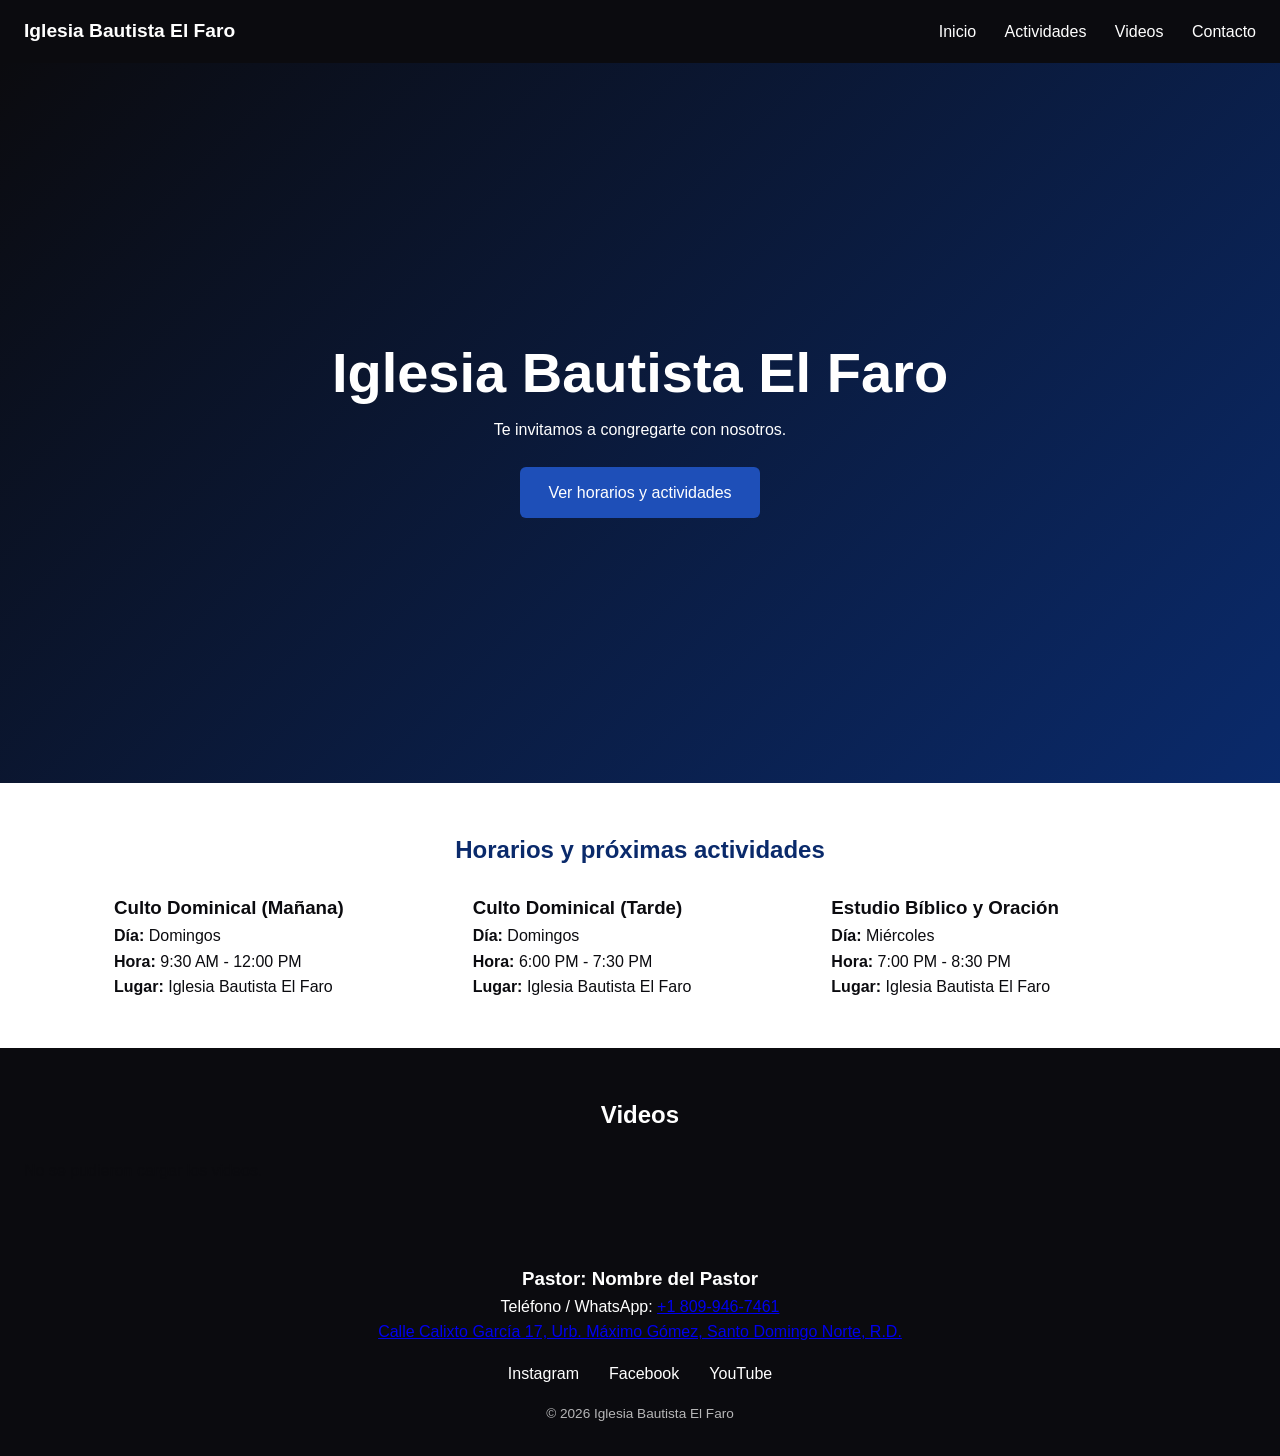
==== index.html @ a4e149dd "Update index.html" ====
<!DOCTYPE html>
<html lang="es">
<head>
  <meta charset="UTF-8">
  <meta name="viewport" content="width=device-width, initial-scale=1.0">
  <title>Iglesia Bautista El Faro</title>
  <meta name="description" content="Sitio oficial de la Iglesia Bautista El Faro, Santo Domingo Norte. Horarios de cultos, actividades y mensajes.">
  <link rel="stylesheet" href="css/style.css">
</head>
<body>

  <header class="header">
    <a href="#inicio" class="logo">Iglesia Bautista El Faro</a>
    <button class="menu-btn" id="menuBtn" aria-label="Abrir menú">☰</button>
    <nav class="nav" id="nav">
      <a href="#inicio">Inicio</a>
      <a href="#actividades">Actividades</a>
      <a href="#videos">Videos</a>
      <a href="#contacto">Contacto</a>
    </nav>
  </header>

  <main>
    <section id="inicio" class="hero">
      <h1>Iglesia Bautista El Faro</h1>
      <p>Te invitamos a congregarte con nosotros.</p>
      <a href="#actividades" class="btn">Ver horarios y actividades</a>
    </section>

    <section id="actividades" class="section">
      <h2>Horarios y próximas actividades</h2>
      <div class="grid" id="listaActividades">
        <p>Cargando...</p>
      </div>
    </section>

    <section id="videos" class="section section-dark">
      <h2>Videos</h2>
      <div class="grid" id="listaVideos">
        <p>Cargando...</p>
      </div>
    </section>
  </main>

  <footer id="contacto" class="footer">
    <div class="footer-info">
      <h3>Pastor: Nombre del Pastor</h3>
      <p>Teléfono / WhatsApp: <a href="https://wa.me/18099467461" target="_blank" rel="noopener">+1 809-946-7461</a></p>
      <p>
        <a href="https://www.google.com/maps/search/?api=1&query=Calle+Calixto+Garcia+17+Urbanizacion+Maximo+Gomez+Santo+Domingo+Norte" target="_blank" rel="noopener">
          Calle Calixto García 17, Urb. Máximo Gómez, Santo Domingo Norte, R.D.
        </a>
      </p>
    </div>
    <div class="social">
      <a href="#" target="_blank" rel="noopener">Instagram</a>
      <a href="#" target="_blank" rel="noopener">Facebook</a>
      <a href="#" target="_blank" rel="noopener">YouTube</a>
    </div>
    <p class="copy">© 2026 Iglesia Bautista El Faro</p>
  </footer>

  <script src="js/main.js"></script>
</body>
</html>
---- css/style.css ----
:root {
  --azul: #0a2a6b;
  --azul-claro: #1e4fb8;
  --negro: #0b0b0f;
  --blanco: #ffffff;
  --gris: #f3f5fa;
}

* { box-sizing: border-box; margin: 0; padding: 0; }
html { scroll-behavior: smooth; }
body { font-family: 'Segoe UI', Arial, sans-serif; color: var(--negro); line-height: 1.6; }

.header {
  position: sticky; top: 0; z-index: 10;
  display: flex; justify-content: space-between; align-items: center;
  padding: 1rem 1.5rem; background: var(--negro); color: var(--blanco);
}
.logo { color: var(--blanco); text-decoration: none; font-weight: bold; font-size: 1.2rem; }
.nav a { color: var(--blanco); text-decoration: none; margin-left: 1.5rem; }
.nav a:hover { color: var(--azul-claro); }
.menu-btn { display: none; background: none; border: none; color: var(--blanco); font-size: 1.8rem; cursor: pointer; }

.hero {
  min-height: 80vh; display: flex; flex-direction: column;
  justify-content: center; align-items: center; text-align: center;
  padding: 2rem; color: var(--blanco);
  background: linear-gradient(135deg, var(--negro), var(--azul));
}
.hero h1 { font-size: clamp(2rem, 6vw, 3.5rem); }
.btn {
  margin-top: 1.5rem; padding: .8rem 1.8rem; background: var(--azul-claro);
  color: var(--blanco); text-decoration: none; border-radius: 6px;
}

.section { padding: 3rem 1.5rem; max-width: 1100px; margin: auto; }
.section h2 { color: var(--azul); margin-bottom: 1.5rem; text-align: center; }
.section-dark { max-width: none; background: var(--negro); }
.section-dark h2 { color: var(--blanco); }

.grid { display: grid; grid-template-columns: repeat(auto-fit, minmax(260px, 1fr)); gap: 1.5rem; }

.footer { background: var(--negro); color: var(--blanco); text-align: center; padding: 2rem 1rem; }
.footer-info { margin-bottom: 1rem; }
.social a { color: var(--blanco); margin: 0 .8rem; text-decoration: none; }
.social a:hover { color: var(--azul-claro); }
.copy { margin-top: 1rem; font-size: .85rem; opacity: .7; }

@media (max-width: 700px) {
  .menu-btn { display: block; }
  .nav { display: none; position: absolute; top: 100%; left: 0; right: 0; background: var(--negro); flex-direction: column; }
  .nav.abierto { display: flex; }
  .nav a { margin: 0; padding: 1rem 1.5rem; border-top: 1px solid #222; }
}
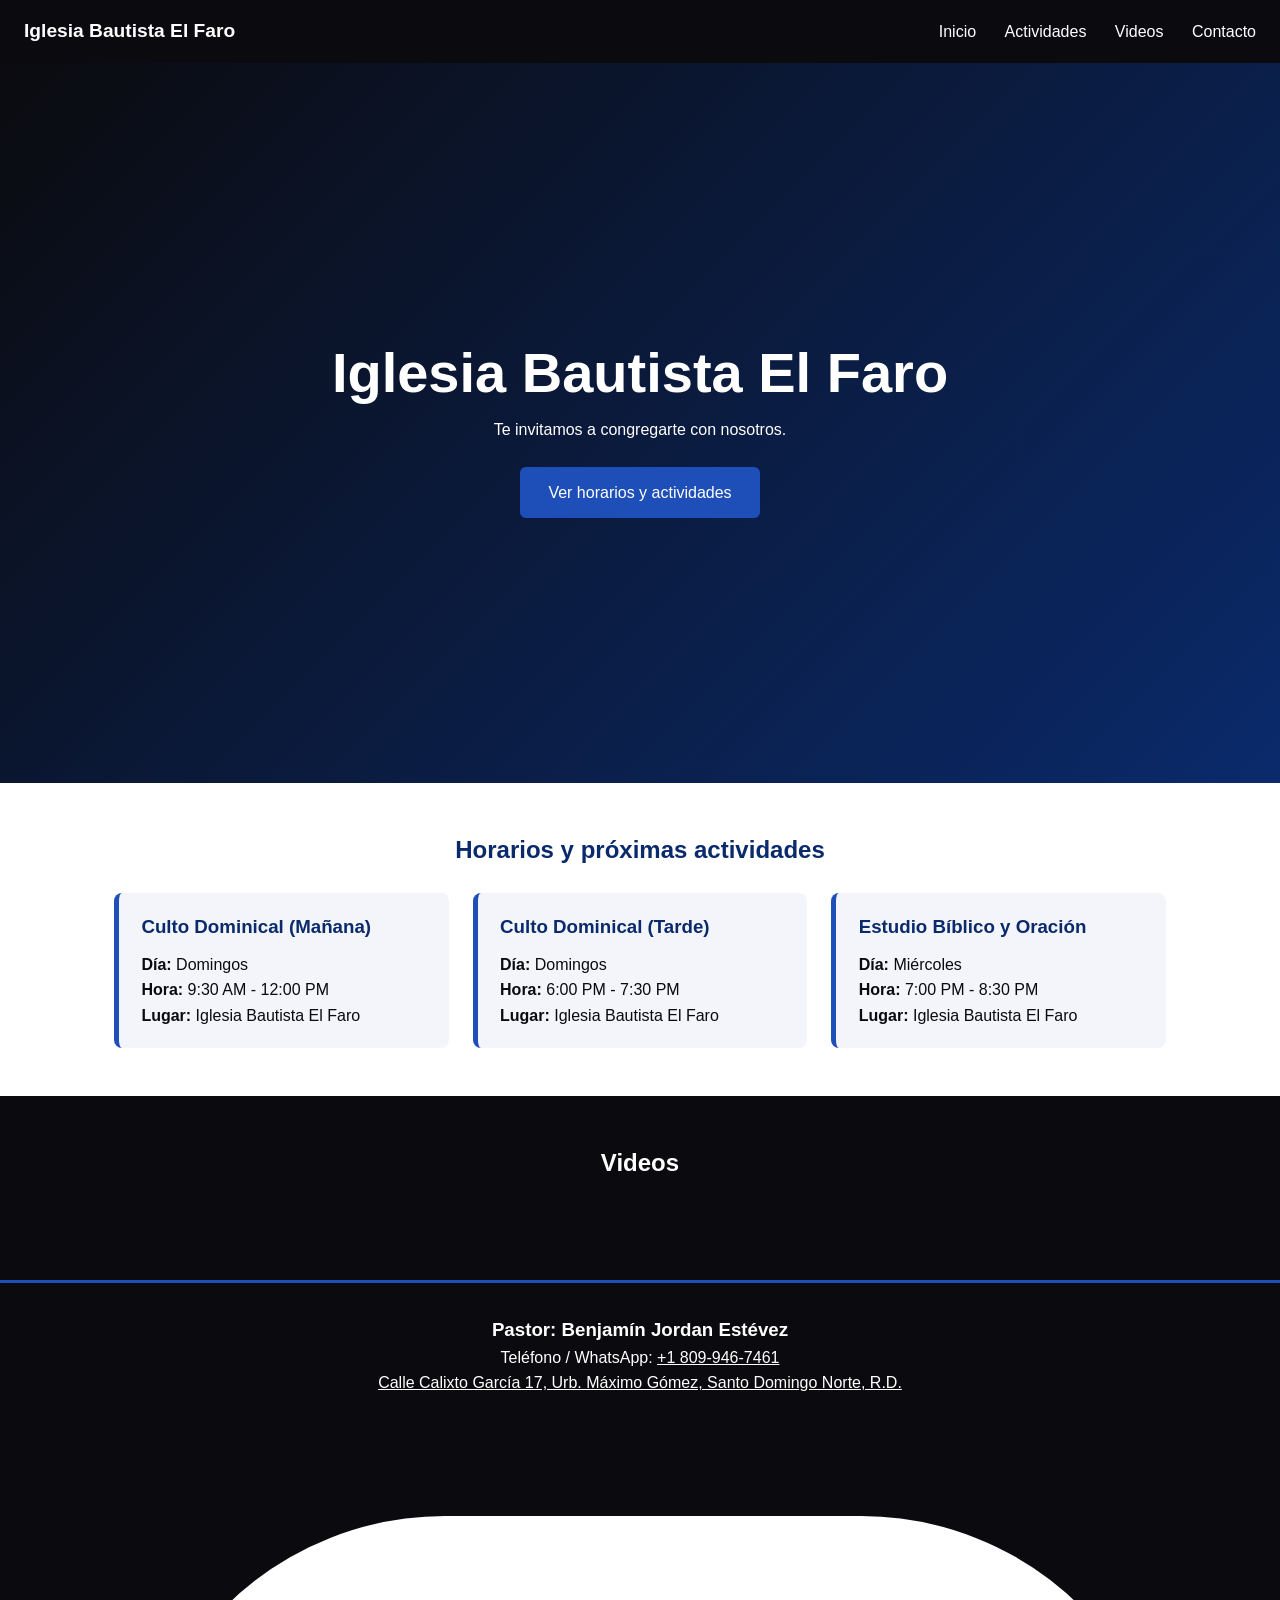
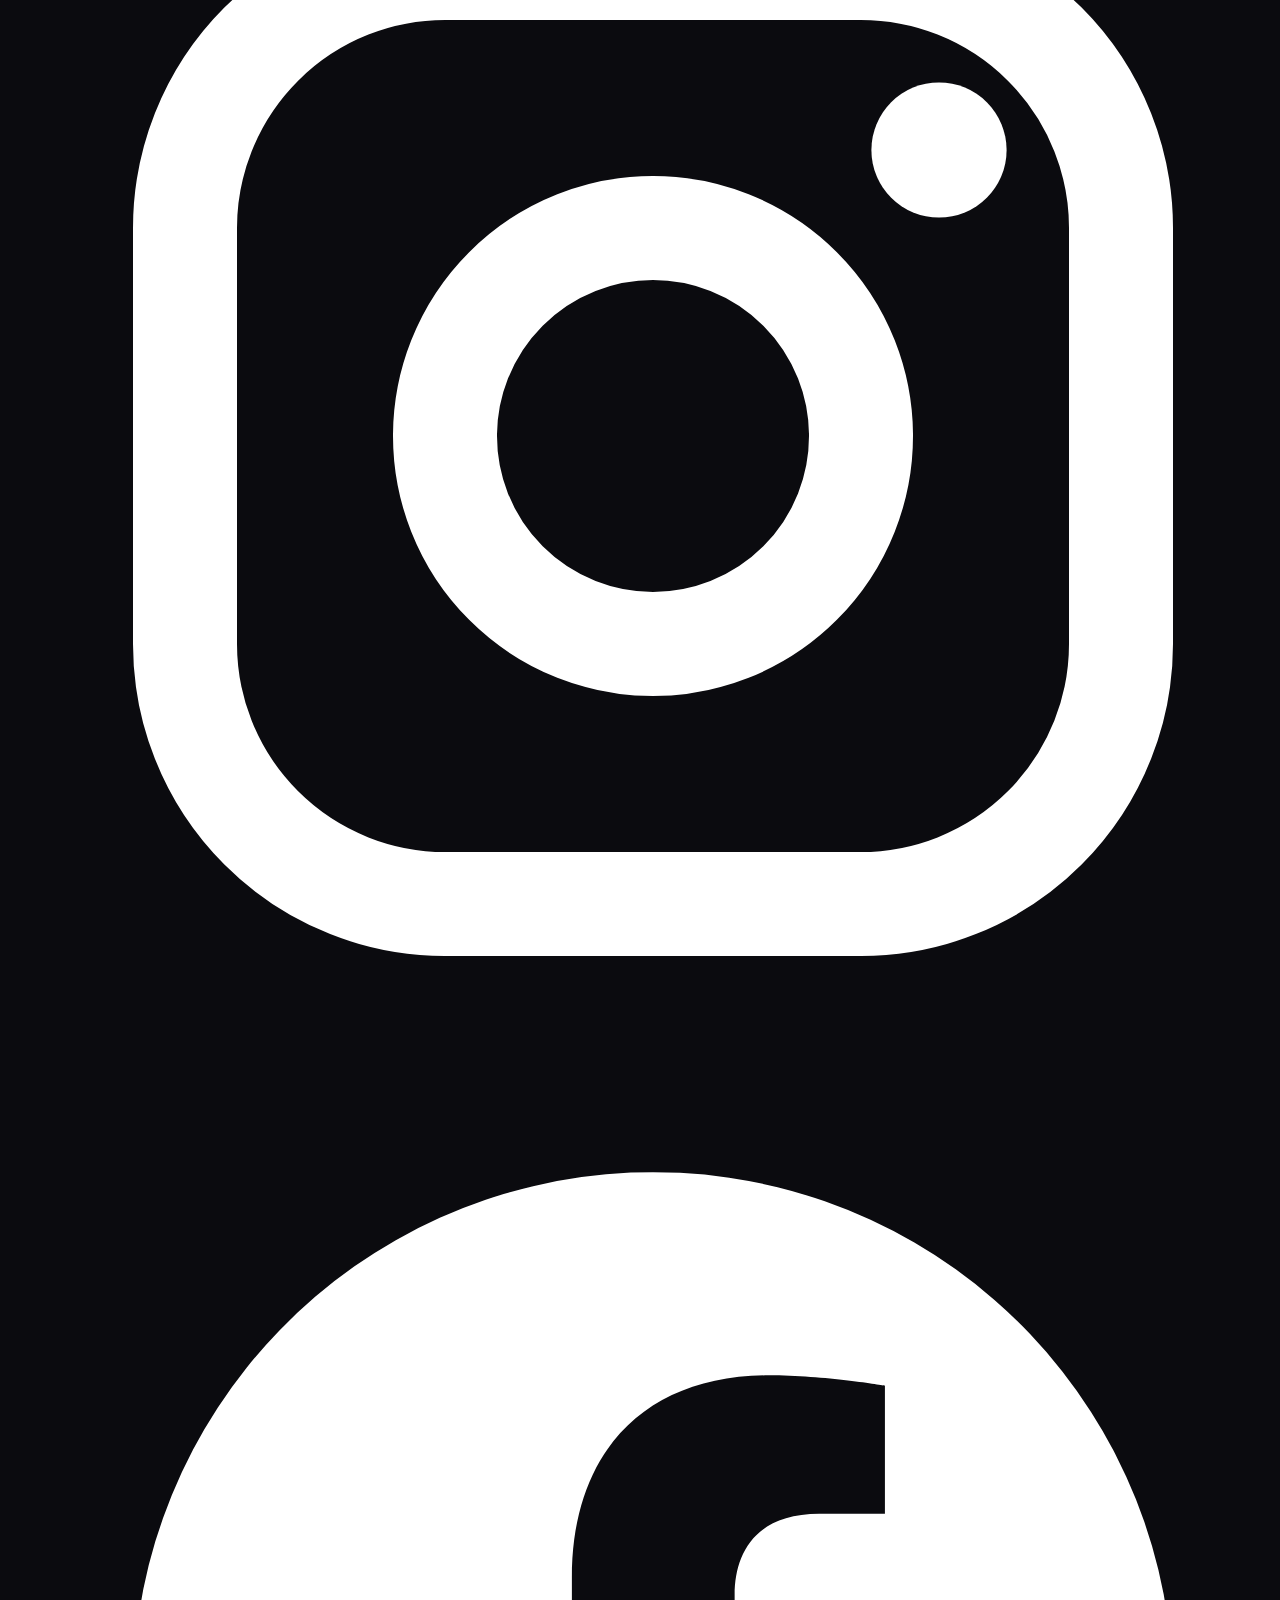
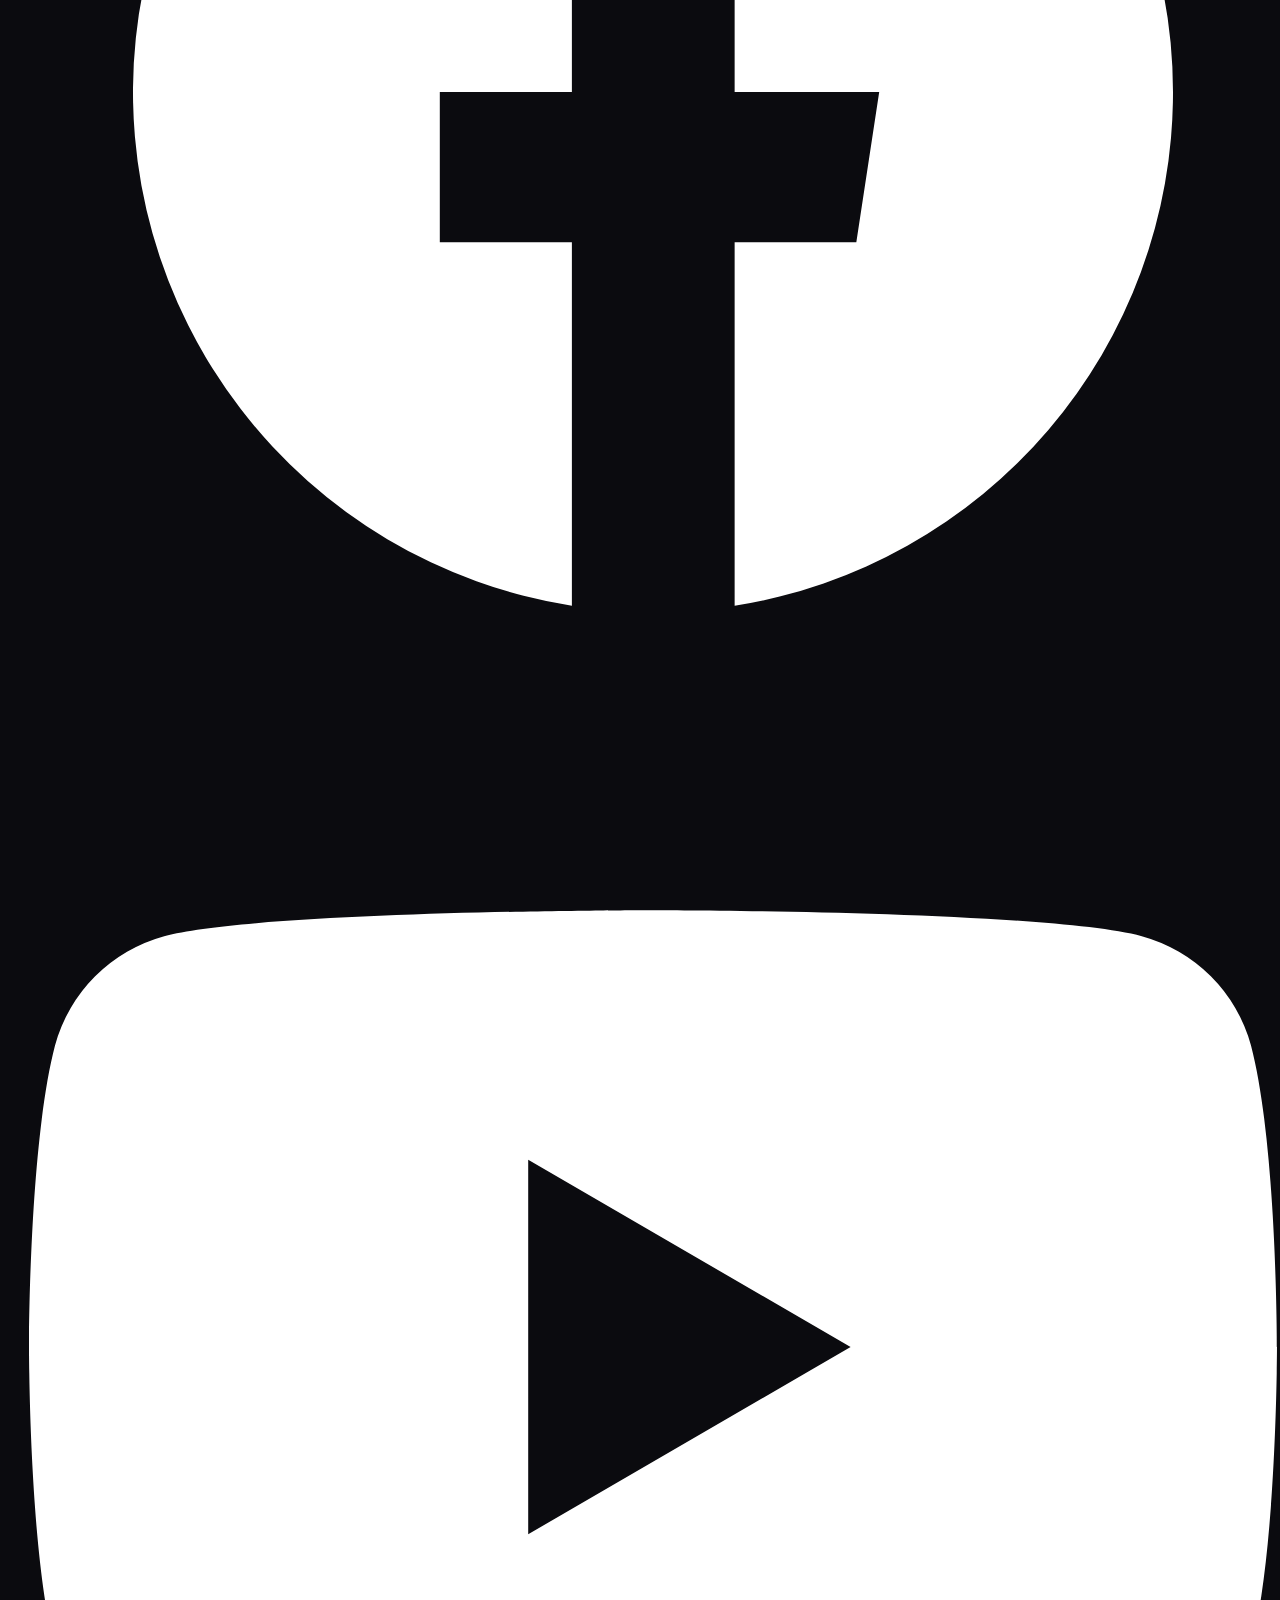
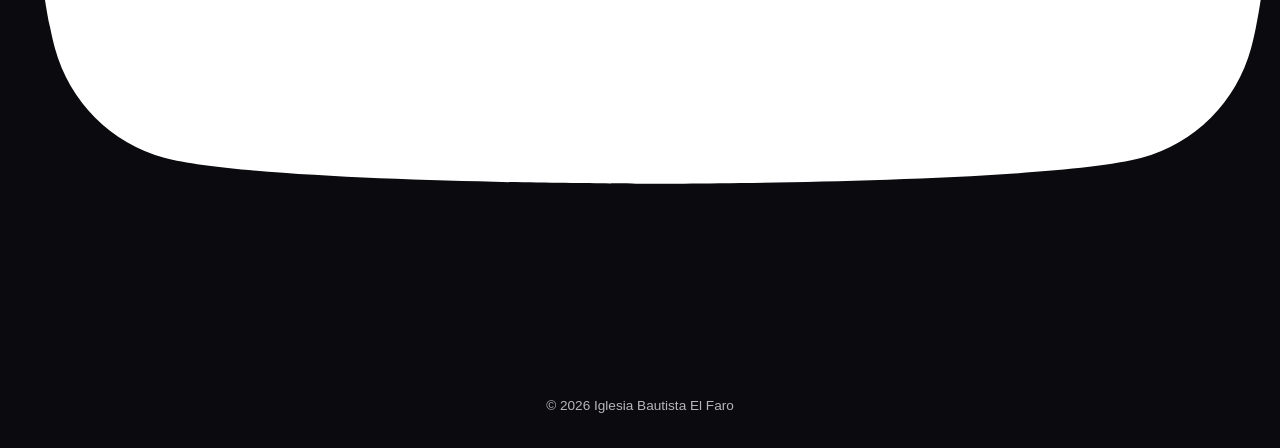
==== commit 9f616394: "Update index.html" ====
--- a/index.html
+++ b/index.html
@@ -44,7 +44,7 @@
 
   <footer id="contacto" class="footer">
     <div class="footer-info">
-      <h3>Pastor: Nombre del Pastor</h3>
+      <h3>Pastor: Benjamín Jordan Estévez</h3>
       <p>Teléfono / WhatsApp: <a href="https://wa.me/18099467461" target="_blank" rel="noopener">+1 809-946-7461</a></p>
       <p>
         <a href="https://www.google.com/maps/search/?api=1&query=Calle+Calixto+Garcia+17+Urbanizacion+Maximo+Gomez+Santo+Domingo+Norte" target="_blank" rel="noopener">
@@ -52,11 +52,28 @@
         </a>
       </p>
     </div>
+
     <div class="social">
-      <a href="#" target="_blank" rel="noopener">Instagram</a>
-      <a href="#" target="_blank" rel="noopener">Facebook</a>
-      <a href="#" target="_blank" rel="noopener">YouTube</a>
+      <!-- Cuando tengas los enlaces reales, cambia solo el texto dentro de href="..." -->
+      <a href="https://www.instagram.com" target="_blank" rel="noopener" aria-label="Instagram">
+        <svg viewBox="0 0 24 24" fill="none" aria-hidden="true">
+          <rect x="3" y="3" width="18" height="18" rx="5" stroke="currentColor" stroke-width="2"/>
+          <circle cx="12" cy="12" r="4" stroke="currentColor" stroke-width="2"/>
+          <circle cx="17.5" cy="6.5" r="1.3" fill="currentColor"/>
+        </svg>
+      </a>
+      <a href="https://www.facebook.com" target="_blank" rel="noopener" aria-label="Facebook">
+        <svg viewBox="0 0 24 24" fill="currentColor" aria-hidden="true">
+          <path d="M22 12a10 10 0 1 0-11.56 9.88v-6.99H7.9V12h2.54V9.8c0-2.5 1.49-3.89 3.78-3.89 1.09 0 2.24.2 2.24.2v2.46h-1.26c-1.24 0-1.63.77-1.63 1.56V12h2.78l-.44 2.89h-2.34v6.99A10 10 0 0 0 22 12z"/>
+        </svg>
+      </a>
+      <a href="https://www.youtube.com" target="_blank" rel="noopener" aria-label="YouTube">
+        <svg viewBox="0 0 24 24" fill="currentColor" aria-hidden="true">
+          <path d="M23.5 6.2a3 3 0 0 0-2.1-2.1C19.5 3.6 12 3.6 12 3.6s-7.5 0-9.4.5A3 3 0 0 0 .5 6.2C0 8.1 0 12 0 12s0 3.9.5 5.8a3 3 0 0 0 2.1 2.1c1.9.5 9.4.5 9.4.5s7.5 0 9.4-.5a3 3 0 0 0 2.1-2.1c.5-1.9.5-5.8.5-5.8s0-3.9-.5-5.8zM9.6 15.6V8.4l6.2 3.6-6.2 3.6z"/>
+        </svg>
+      </a>
     </div>
+
     <p class="copy">© 2026 Iglesia Bautista El Faro</p>
   </footer>
 
--- a/css/style.css
+++ b/css/style.css
@@ -1,3 +1,8 @@
+/* =========================================
+   Iglesia Bautista El Faro - Estilos
+   ========================================= */
+
+/* ---------- Variables y base ---------- */
 :root {
   --azul: #0a2a6b;
   --azul-claro: #1e4fb8;
@@ -7,47 +12,223 @@
 }
 
 * { box-sizing: border-box; margin: 0; padding: 0; }
+
 html { scroll-behavior: smooth; }
-body { font-family: 'Segoe UI', Arial, sans-serif; color: var(--negro); line-height: 1.6; }
-
+
+body {
+  font-family: 'Segoe UI', Arial, sans-serif;
+  color: var(--negro);
+  line-height: 1.6;
+}
+
+/* ---------- Encabezado y menú ---------- */
 .header {
-  position: sticky; top: 0; z-index: 10;
-  display: flex; justify-content: space-between; align-items: center;
-  padding: 1rem 1.5rem; background: var(--negro); color: var(--blanco);
-}
-.logo { color: var(--blanco); text-decoration: none; font-weight: bold; font-size: 1.2rem; }
-.nav a { color: var(--blanco); text-decoration: none; margin-left: 1.5rem; }
+  position: sticky;
+  top: 0;
+  z-index: 10;
+  display: flex;
+  justify-content: space-between;
+  align-items: center;
+  padding: 1rem 1.5rem;
+  background: var(--negro);
+  color: var(--blanco);
+}
+
+.logo {
+  color: var(--blanco);
+  text-decoration: none;
+  font-weight: bold;
+  font-size: 1.2rem;
+}
+
+.nav a {
+  color: var(--blanco);
+  text-decoration: none;
+  margin-left: 1.5rem;
+}
+
 .nav a:hover { color: var(--azul-claro); }
-.menu-btn { display: none; background: none; border: none; color: var(--blanco); font-size: 1.8rem; cursor: pointer; }
-
+
+.menu-btn {
+  display: none;
+  background: none;
+  border: none;
+  color: var(--blanco);
+  font-size: 1.8rem;
+  cursor: pointer;
+}
+
+/* ---------- Portada ---------- */
 .hero {
-  min-height: 80vh; display: flex; flex-direction: column;
-  justify-content: center; align-items: center; text-align: center;
-  padding: 2rem; color: var(--blanco);
+  min-height: 80vh;
+  display: flex;
+  flex-direction: column;
+  justify-content: center;
+  align-items: center;
+  text-align: center;
+  padding: 2rem;
+  color: var(--blanco);
   background: linear-gradient(135deg, var(--negro), var(--azul));
 }
+
 .hero h1 { font-size: clamp(2rem, 6vw, 3.5rem); }
+
 .btn {
-  margin-top: 1.5rem; padding: .8rem 1.8rem; background: var(--azul-claro);
-  color: var(--blanco); text-decoration: none; border-radius: 6px;
-}
-
-.section { padding: 3rem 1.5rem; max-width: 1100px; margin: auto; }
-.section h2 { color: var(--azul); margin-bottom: 1.5rem; text-align: center; }
-.section-dark { max-width: none; background: var(--negro); }
+  margin-top: 1.5rem;
+  padding: .8rem 1.8rem;
+  background: var(--azul-claro);
+  color: var(--blanco);
+  text-decoration: none;
+  border-radius: 6px;
+}
+
+.btn:hover { background: var(--azul); }
+
+/* ---------- Secciones ---------- */
+.section {
+  padding: 3rem 1.5rem;
+  max-width: 1100px;
+  margin: auto;
+}
+
+.section h2 {
+  color: var(--azul);
+  margin-bottom: 1.5rem;
+  text-align: center;
+}
+
+.section-dark {
+  max-width: none;
+  background: var(--negro);
+}
+
 .section-dark h2 { color: var(--blanco); }
 
-.grid { display: grid; grid-template-columns: repeat(auto-fit, minmax(260px, 1fr)); gap: 1.5rem; }
-
-.footer { background: var(--negro); color: var(--blanco); text-align: center; padding: 2rem 1rem; }
+.section-dark .grid {
+  max-width: 1100px;
+  margin: auto;
+}
+
+.grid {
+  display: grid;
+  grid-template-columns: repeat(auto-fit, minmax(260px, 1fr));
+  gap: 1.5rem;
+}
+
+.vacio {
+  text-align: center;
+  opacity: .7;
+  grid-column: 1 / -1;
+}
+
+/* ---------- Tarjetas de actividades ---------- */
+.card {
+  background: var(--gris);
+  border-left: 5px solid var(--azul-claro);
+  border-radius: 8px;
+  padding: 1.2rem 1.4rem;
+}
+
+.card h3 {
+  color: var(--azul);
+  margin-bottom: .6rem;
+}
+
+/* ---------- Tarjetas de videos ---------- */
+.video-card {
+  text-decoration: none;
+  color: var(--blanco);
+  display: block;
+}
+
+.video-card h3 {
+  margin-top: .7rem;
+  font-size: 1rem;
+}
+
+.video-card:hover h3 { color: var(--azul-claro); }
+
+.video-thumb {
+  position: relative;
+  border-radius: 8px;
+  overflow: hidden;
+  aspect-ratio: 16 / 9;
+  background: #000;
+}
+
+.video-thumb img {
+  width: 100%;
+  height: 100%;
+  object-fit: cover;
+  display: block;
+}
+
+.play {
+  position: absolute;
+  inset: 0;
+  margin: auto;
+  width: 56px;
+  height: 56px;
+  border-radius: 50%;
+  background: rgba(10, 42, 107, .85);
+  color: var(--blanco);
+  display: flex;
+  align-items: center;
+  justify-content: center;
+  font-size: 1.4rem;
+}
+
+/* ---------- Pie de página ---------- */
+.footer {
+  background: var(--negro);
+  color: var(--blanco);
+  text-align: center;
+  padding: 2rem 1rem;
+  border-top: 3px solid var(--azul-claro);
+}
+
 .footer-info { margin-bottom: 1rem; }
-.social a { color: var(--blanco); margin: 0 .8rem; text-decoration: none; }
+
+.footer-info a {
+  color: var(--blanco);
+  text-decoration: underline;
+}
+
+.footer-info a:hover { color: var(--azul-claro); }
+
+.social a {
+  color: var(--blanco);
+  margin: 0 .8rem;
+  text-decoration: none;
+}
+
 .social a:hover { color: var(--azul-claro); }
-.copy { margin-top: 1rem; font-size: .85rem; opacity: .7; }
-
+
+.copy {
+  margin-top: 1rem;
+  font-size: .85rem;
+  opacity: .7;
+}
+
+/* ---------- Adaptación a celulares ---------- */
 @media (max-width: 700px) {
   .menu-btn { display: block; }
-  .nav { display: none; position: absolute; top: 100%; left: 0; right: 0; background: var(--negro); flex-direction: column; }
+
+  .nav {
+    display: none;
+    position: absolute;
+    top: 100%;
+    left: 0;
+    right: 0;
+    background: var(--negro);
+    flex-direction: column;
+  }
+
   .nav.abierto { display: flex; }
-  .nav a { margin: 0; padding: 1rem 1.5rem; border-top: 1px solid #222; }
-}
+
+  .nav a {
+    margin: 0;
+    padding: 1rem 1.5rem;
+    border-top: 1px solid #222;
+  }
+}
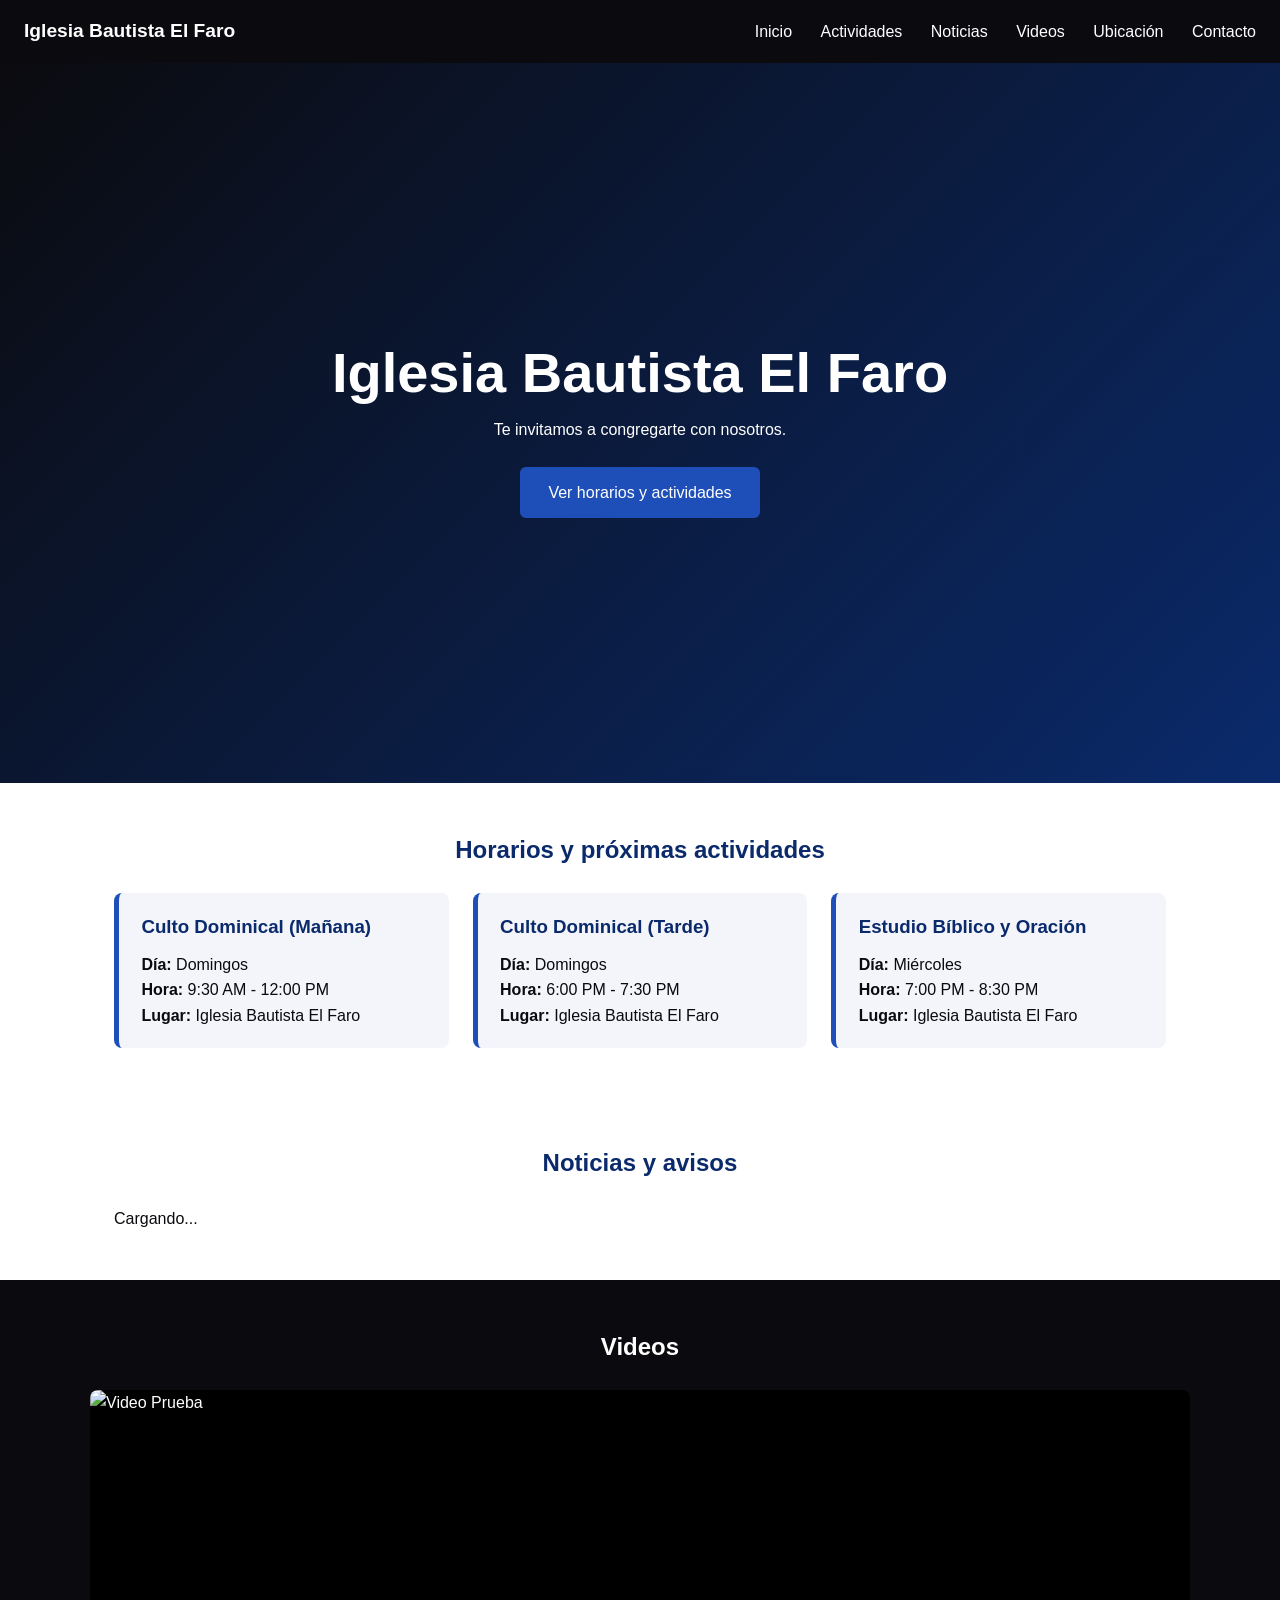
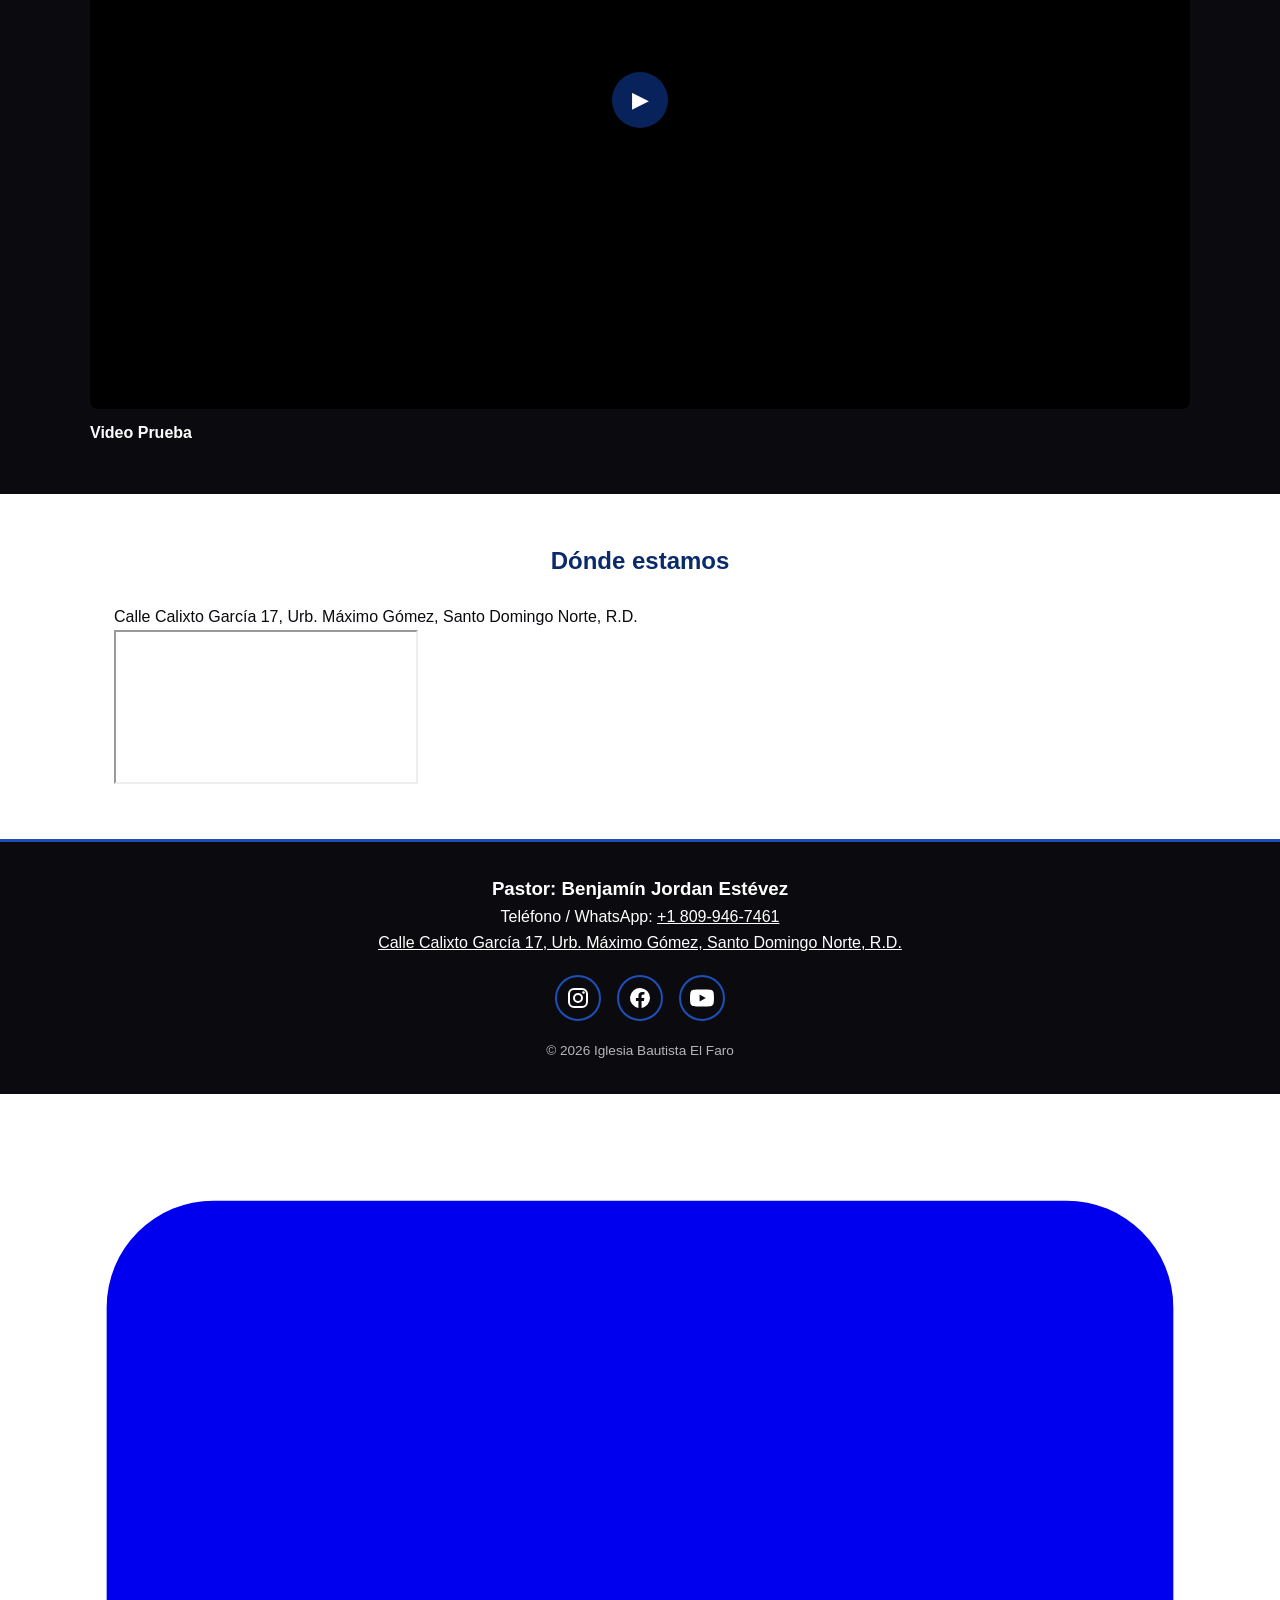
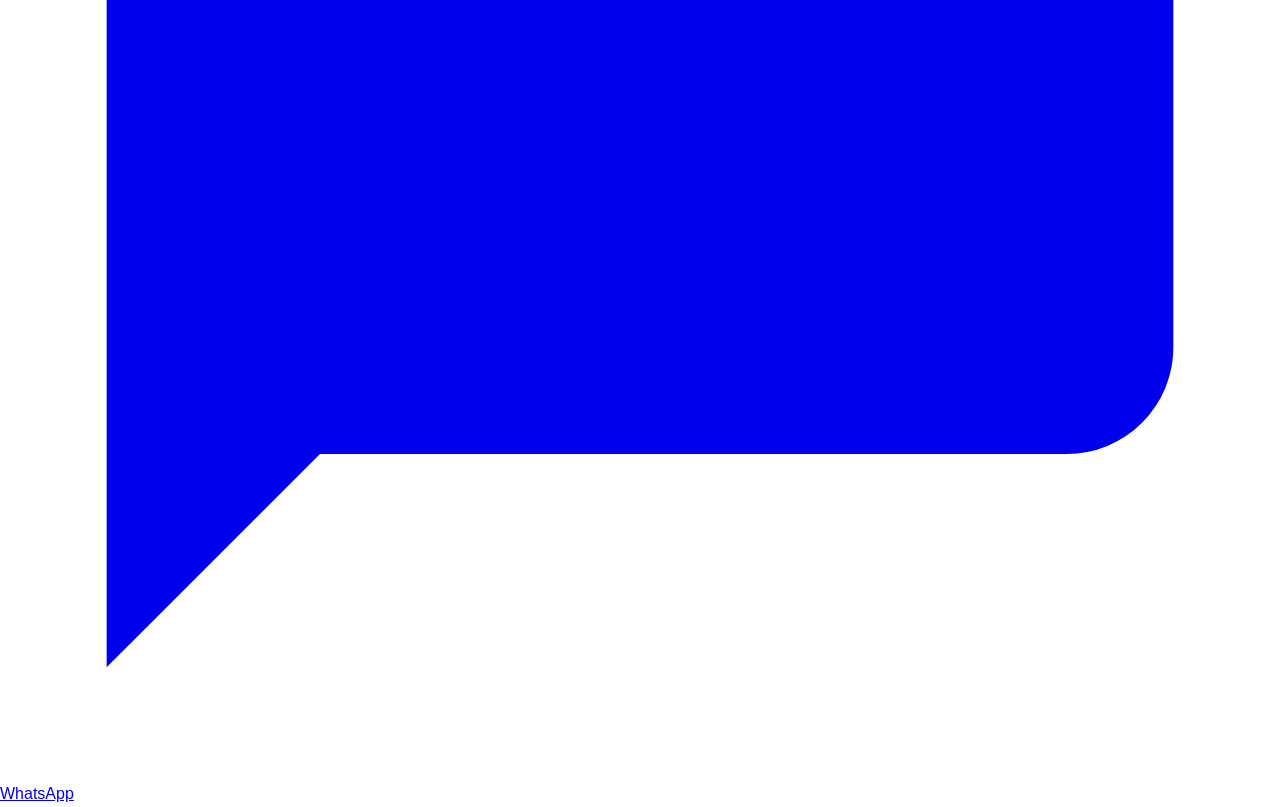
==== commit a488dffd: "Update index.html" ====
--- a/index.html
+++ b/index.html
@@ -15,7 +15,9 @@
     <nav class="nav" id="nav">
       <a href="#inicio">Inicio</a>
       <a href="#actividades">Actividades</a>
+      <a href="#noticias">Noticias</a>
       <a href="#videos">Videos</a>
+      <a href="#ubicacion">Ubicación</a>
       <a href="#contacto">Contacto</a>
     </nav>
   </header>
@@ -34,10 +36,31 @@
       </div>
     </section>
 
+    <section id="noticias" class="section section-gris">
+      <h2>Noticias y avisos</h2>
+      <div class="grid" id="listaNoticias">
+        <p>Cargando...</p>
+      </div>
+    </section>
+
     <section id="videos" class="section section-dark">
       <h2>Videos</h2>
       <div class="grid" id="listaVideos">
         <p>Cargando...</p>
+      </div>
+    </section>
+
+    <section id="ubicacion" class="section">
+      <h2>Dónde estamos</h2>
+      <p class="direccion">Calle Calixto García 17, Urb. Máximo Gómez, Santo Domingo Norte, R.D.</p>
+      <div class="mapa">
+        <iframe
+          title="Mapa de la Iglesia Bautista El Faro"
+          src="https://www.google.com/maps?q=Calle+Calixto+Garcia+17,+Urbanizacion+Maximo+Gomez,+Santo+Domingo+Norte&output=embed"
+          loading="lazy"
+          referrerpolicy="no-referrer-when-downgrade"
+          allowfullscreen>
+        </iframe>
       </div>
     </section>
   </main>
@@ -77,6 +100,13 @@
     <p class="copy">© 2026 Iglesia Bautista El Faro</p>
   </footer>
 
+  <a class="wa-flotante" href="https://wa.me/18099467461" target="_blank" rel="noopener" aria-label="Escribir por WhatsApp">
+    <svg viewBox="0 0 24 24" fill="currentColor" aria-hidden="true">
+      <path d="M20 2H4a2 2 0 0 0-2 2v18l4-4h14a2 2 0 0 0 2-2V4a2 2 0 0 0-2-2z"/>
+    </svg>
+    <span>WhatsApp</span>
+  </a>
+
   <script src="js/main.js"></script>
 </body>
 </html>
--- a/css/style.css
+++ b/css/style.css
@@ -187,7 +187,7 @@
   border-top: 3px solid var(--azul-claro);
 }
 
-.footer-info { margin-bottom: 1rem; }
+.footer-info { margin-bottom: 1.2rem; }
 
 .footer-info a {
   color: var(--blanco);
@@ -196,16 +196,37 @@
 
 .footer-info a:hover { color: var(--azul-claro); }
 
+/* ---------- Íconos de redes sociales ---------- */
+.social {
+  display: flex;
+  justify-content: center;
+  gap: 1rem;
+}
+
 .social a {
-  color: var(--blanco);
-  margin: 0 .8rem;
-  text-decoration: none;
-}
-
-.social a:hover { color: var(--azul-claro); }
+  display: flex;
+  align-items: center;
+  justify-content: center;
+  width: 46px;
+  height: 46px;
+  border-radius: 50%;
+  border: 2px solid var(--azul-claro);
+  color: var(--blanco);
+  transition: background .2s, transform .2s;
+}
+
+.social a:hover {
+  background: var(--azul-claro);
+  transform: translateY(-3px);
+}
+
+.social svg {
+  width: 24px;
+  height: 24px;
+}
 
 .copy {
-  margin-top: 1rem;
+  margin-top: 1.2rem;
   font-size: .85rem;
   opacity: .7;
 }
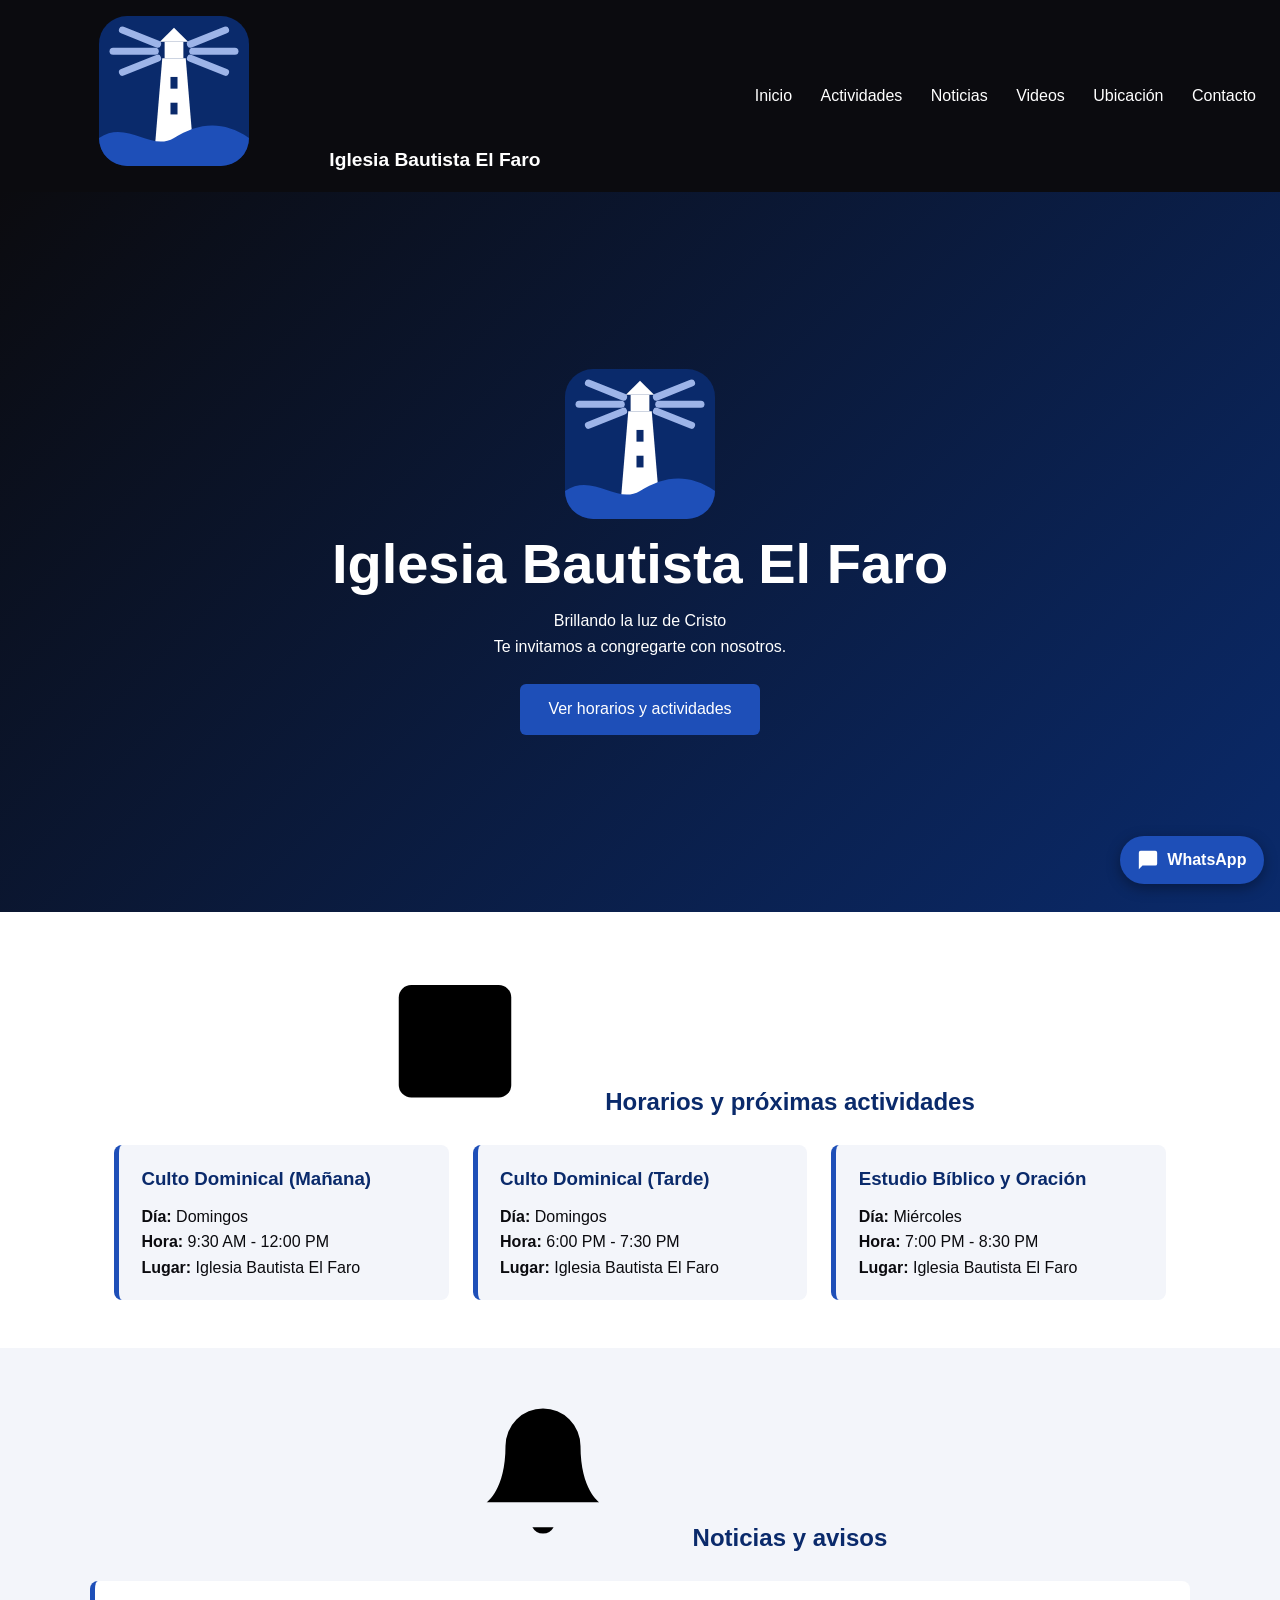
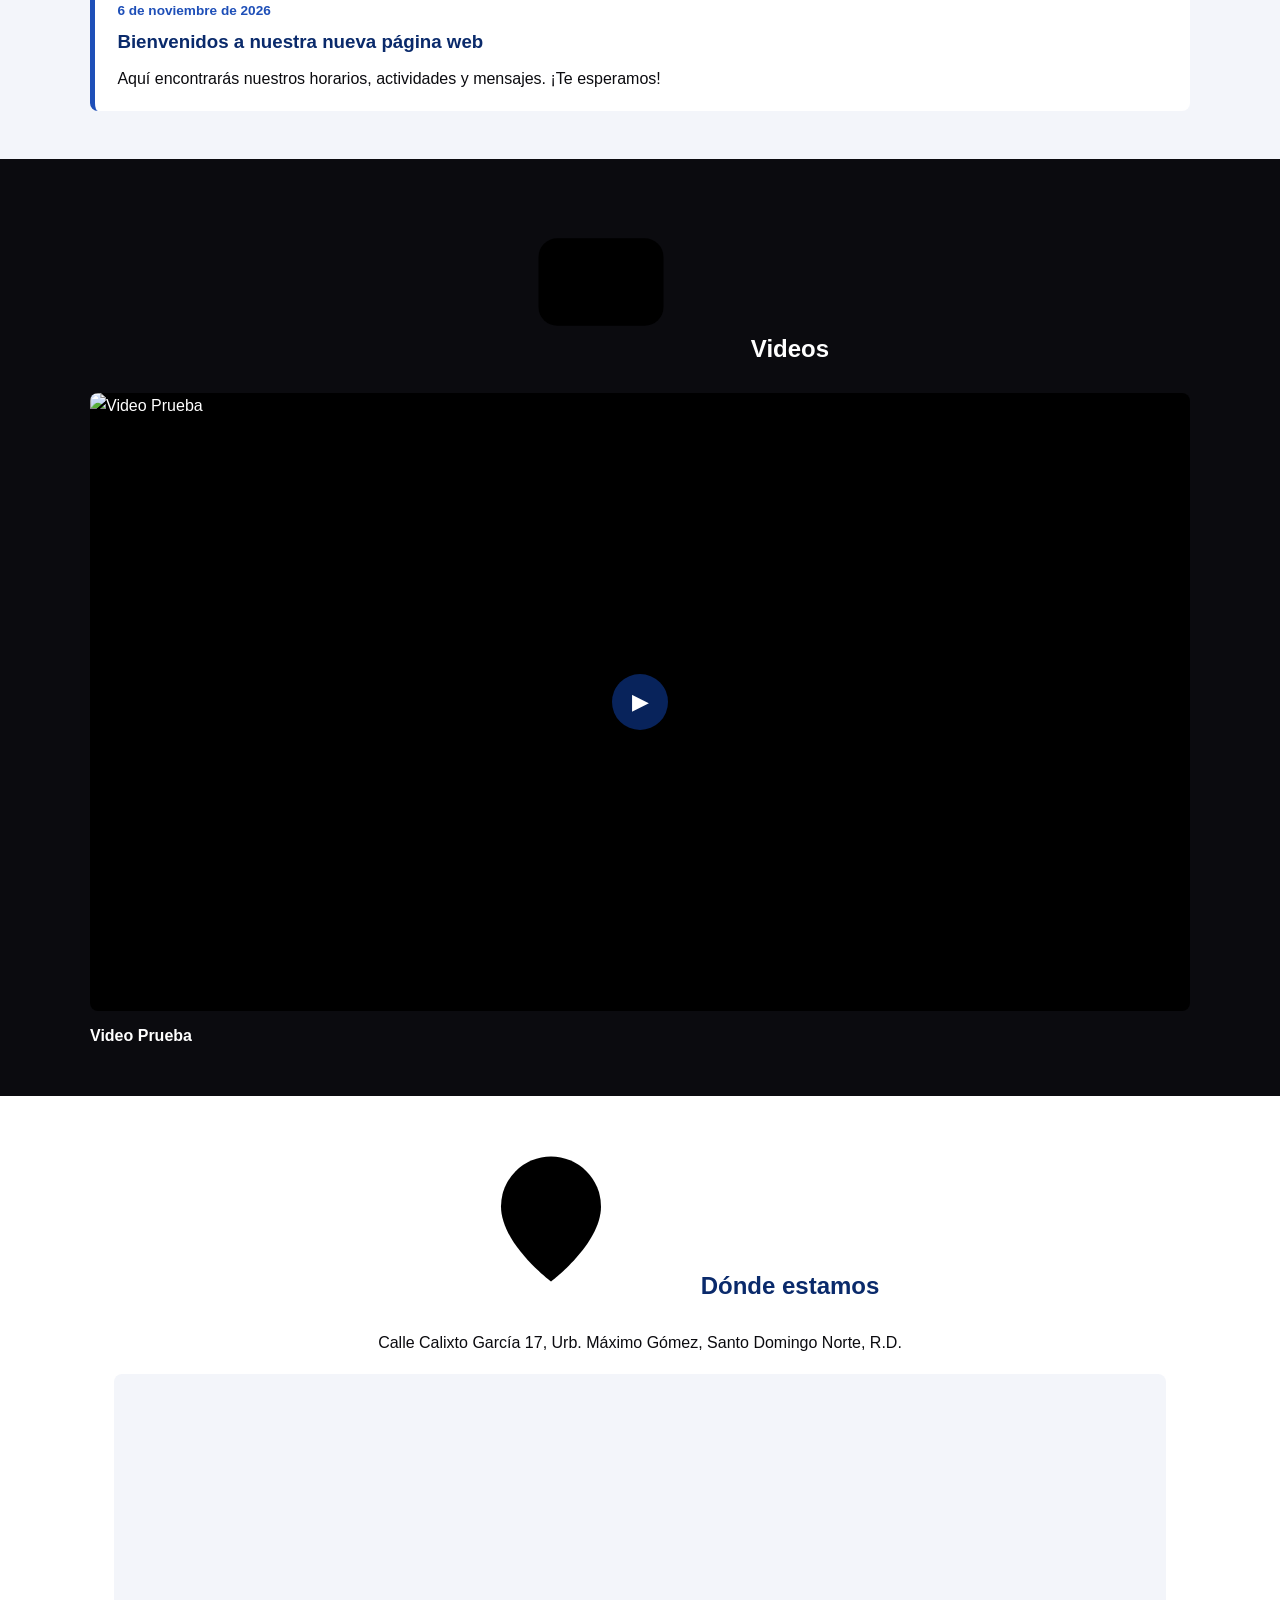
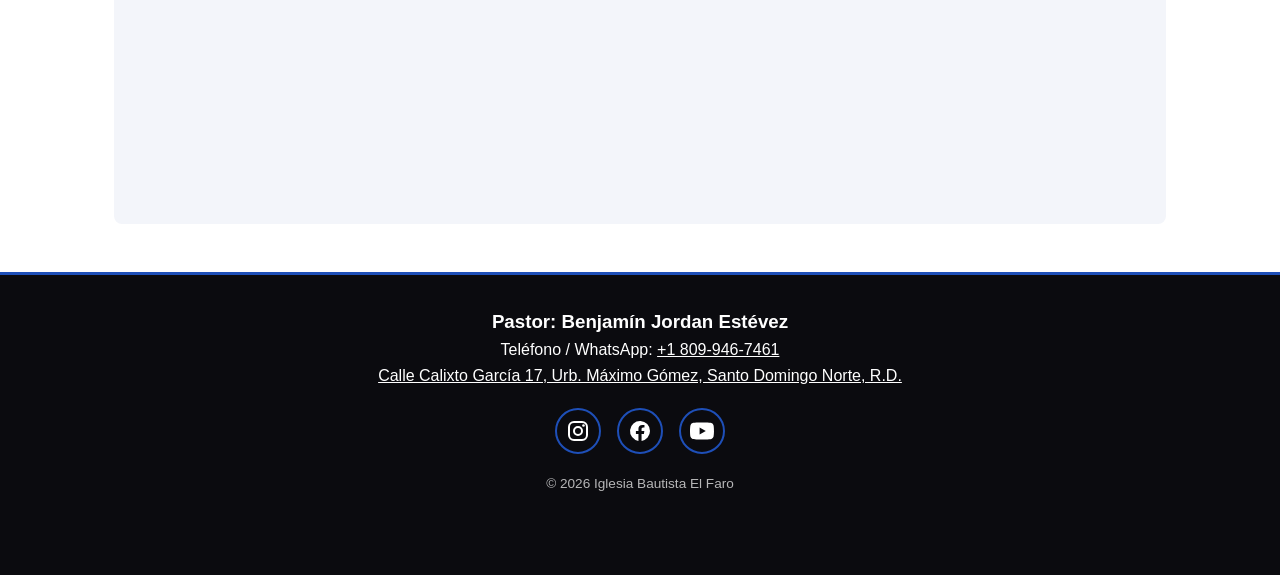
==== commit f9f83789: "Update index.html" ====
--- a/index.html
+++ b/index.html
@@ -5,12 +5,66 @@
   <meta name="viewport" content="width=device-width, initial-scale=1.0">
   <title>Iglesia Bautista El Faro</title>
   <meta name="description" content="Sitio oficial de la Iglesia Bautista El Faro, Santo Domingo Norte. Horarios de cultos, actividades y mensajes.">
+  <meta name="theme-color" content="#0b0b0f">
+  <link rel="icon" href="favicon.svg" type="image/svg+xml">
   <link rel="stylesheet" href="css/style.css">
 </head>
 <body>
 
+  <!-- Colección de íconos reutilizables -->
+  <svg width="0" height="0" style="position:absolute" aria-hidden="true">
+    <defs>
+      <clipPath id="marco-faro">
+        <rect width="64" height="64" rx="12"/>
+      </clipPath>
+    </defs>
+
+    <symbol id="faro" viewBox="0 0 64 64">
+      <g clip-path="url(#marco-faro)">
+        <rect width="64" height="64" fill="#0a2a6b"/>
+        <g stroke="#9db4e8" stroke-width="3" stroke-linecap="round">
+          <line x1="25" y1="12" x2="10" y2="6"/>
+          <line x1="24" y1="15" x2="6" y2="15"/>
+          <line x1="25" y1="18" x2="10" y2="24"/>
+          <line x1="39" y1="12" x2="54" y2="6"/>
+          <line x1="40" y1="15" x2="58" y2="15"/>
+          <line x1="39" y1="18" x2="54" y2="24"/>
+        </g>
+        <polygon points="26,11 32,5 38,11" fill="#ffffff"/>
+        <rect x="28" y="11" width="8" height="7" fill="#ffffff"/>
+        <polygon points="27,18 37,18 40,54 24,54" fill="#ffffff"/>
+        <rect x="30.5" y="26" width="3" height="5" fill="#0a2a6b"/>
+        <rect x="30.5" y="37" width="3" height="5" fill="#0a2a6b"/>
+        <path d="M0 52 C12 44 22 58 32 52 S52 44 64 52 L64 64 L0 64 Z" fill="#1e4fb8"/>
+      </g>
+    </symbol>
+
+    <symbol id="i-calendario" viewBox="0 0 24 24">
+      <rect x="3" y="4" width="18" height="18" rx="2"/>
+      <path d="M16 2v4M8 2v4M3 10h18"/>
+    </symbol>
+
+    <symbol id="i-campana" viewBox="0 0 24 24">
+      <path d="M6 8a6 6 0 0 1 12 0c0 7 3 9 3 9H3s3-2 3-9"/>
+      <path d="M10.3 21a1.94 1.94 0 0 0 3.4 0"/>
+    </symbol>
+
+    <symbol id="i-video" viewBox="0 0 24 24">
+      <rect x="2" y="5" width="20" height="14" rx="3"/>
+      <path d="M10 9l5 3-5 3z"/>
+    </symbol>
+
+    <symbol id="i-ubicacion" viewBox="0 0 24 24">
+      <path d="M20 10c0 6-8 12-8 12S4 16 4 10a8 8 0 0 1 16 0z"/>
+      <circle cx="12" cy="10" r="3"/>
+    </symbol>
+  </svg>
+
   <header class="header">
-    <a href="#inicio" class="logo">Iglesia Bautista El Faro</a>
+    <a href="#inicio" class="logo">
+      <svg class="logo-icono" aria-hidden="true"><use href="#faro"/></svg>
+      <span>Iglesia Bautista El Faro</span>
+    </a>
     <button class="menu-btn" id="menuBtn" aria-label="Abrir menú">☰</button>
     <nav class="nav" id="nav">
       <a href="#inicio">Inicio</a>
@@ -24,34 +78,36 @@
 
   <main>
     <section id="inicio" class="hero">
+      <svg class="hero-faro" aria-hidden="true"><use href="#faro"/></svg>
       <h1>Iglesia Bautista El Faro</h1>
+      <p class="hero-lema">Brillando la luz de Cristo</p>
       <p>Te invitamos a congregarte con nosotros.</p>
       <a href="#actividades" class="btn">Ver horarios y actividades</a>
     </section>
 
     <section id="actividades" class="section">
-      <h2>Horarios y próximas actividades</h2>
+      <h2><svg class="ico" aria-hidden="true"><use href="#i-calendario"/></svg>Horarios y próximas actividades</h2>
       <div class="grid" id="listaActividades">
         <p>Cargando...</p>
       </div>
     </section>
 
     <section id="noticias" class="section section-gris">
-      <h2>Noticias y avisos</h2>
+      <h2><svg class="ico" aria-hidden="true"><use href="#i-campana"/></svg>Noticias y avisos</h2>
       <div class="grid" id="listaNoticias">
         <p>Cargando...</p>
       </div>
     </section>
 
     <section id="videos" class="section section-dark">
-      <h2>Videos</h2>
+      <h2><svg class="ico" aria-hidden="true"><use href="#i-video"/></svg>Videos</h2>
       <div class="grid" id="listaVideos">
         <p>Cargando...</p>
       </div>
     </section>
 
     <section id="ubicacion" class="section">
-      <h2>Dónde estamos</h2>
+      <h2><svg class="ico" aria-hidden="true"><use href="#i-ubicacion"/></svg>Dónde estamos</h2>
       <p class="direccion">Calle Calixto García 17, Urb. Máximo Gómez, Santo Domingo Norte, R.D.</p>
       <div class="mapa">
         <iframe
--- a/css/style.css
+++ b/css/style.css
@@ -13,7 +13,10 @@
 
 * { box-sizing: border-box; margin: 0; padding: 0; }
 
-html { scroll-behavior: smooth; }
+html {
+  scroll-behavior: smooth;
+  scroll-padding-top: 70px;
+}
 
 body {
   font-family: 'Segoe UI', Arial, sans-serif;
@@ -104,7 +107,13 @@
 
 .section-dark h2 { color: var(--blanco); }
 
-.section-dark .grid {
+.section-gris {
+  max-width: none;
+  background: var(--gris);
+}
+
+.section-dark .grid,
+.section-gris .grid {
   max-width: 1100px;
   margin: auto;
 }
@@ -132,6 +141,27 @@
 .card h3 {
   color: var(--azul);
   margin-bottom: .6rem;
+}
+
+/* ---------- Noticias ---------- */
+.section-gris .card { background: var(--blanco); }
+
+.noticia { padding: 0; overflow: hidden; }
+
+.noticia img {
+  width: 100%;
+  aspect-ratio: 16 / 9;
+  object-fit: cover;
+  display: block;
+}
+
+.noticia-cuerpo { padding: 1.2rem 1.4rem; }
+
+.noticia-fecha {
+  font-size: .85rem;
+  color: var(--azul-claro);
+  font-weight: 600;
+  margin-bottom: .3rem;
 }
 
 /* ---------- Tarjetas de videos ---------- */
@@ -178,12 +208,34 @@
   font-size: 1.4rem;
 }
 
+/* ---------- Ubicación ---------- */
+.direccion {
+  text-align: center;
+  margin-bottom: 1.2rem;
+}
+
+.mapa {
+  border-radius: 8px;
+  overflow: hidden;
+  aspect-ratio: 16 / 9;
+  max-height: 450px;
+  width: 100%;
+  background: var(--gris);
+}
+
+.mapa iframe {
+  width: 100%;
+  height: 100%;
+  border: 0;
+  display: block;
+}
+
 /* ---------- Pie de página ---------- */
 .footer {
   background: var(--negro);
   color: var(--blanco);
   text-align: center;
-  padding: 2rem 1rem;
+  padding: 2rem 1rem 5rem;
   border-top: 3px solid var(--azul-claro);
 }
 
@@ -229,6 +281,35 @@
   margin-top: 1.2rem;
   font-size: .85rem;
   opacity: .7;
+}
+
+/* ---------- Botón flotante de WhatsApp ---------- */
+.wa-flotante {
+  position: fixed;
+  right: 1rem;
+  bottom: 1rem;
+  z-index: 20;
+  display: flex;
+  align-items: center;
+  gap: .5rem;
+  padding: .7rem 1.1rem;
+  background: var(--azul-claro);
+  color: var(--blanco);
+  text-decoration: none;
+  font-weight: 600;
+  border-radius: 999px;
+  box-shadow: 0 4px 14px rgba(0, 0, 0, .35);
+  transition: background .2s, transform .2s;
+}
+
+.wa-flotante:hover {
+  background: var(--azul);
+  transform: translateY(-2px);
+}
+
+.wa-flotante svg {
+  width: 22px;
+  height: 22px;
 }
 
 /* ---------- Adaptación a celulares ---------- */
@@ -252,4 +333,11 @@
     padding: 1rem 1.5rem;
     border-top: 1px solid #222;
   }
-}
+
+  .wa-flotante span { display: none; }
+
+  .wa-flotante {
+    padding: .8rem;
+    border-radius: 50%;
+  }
+}
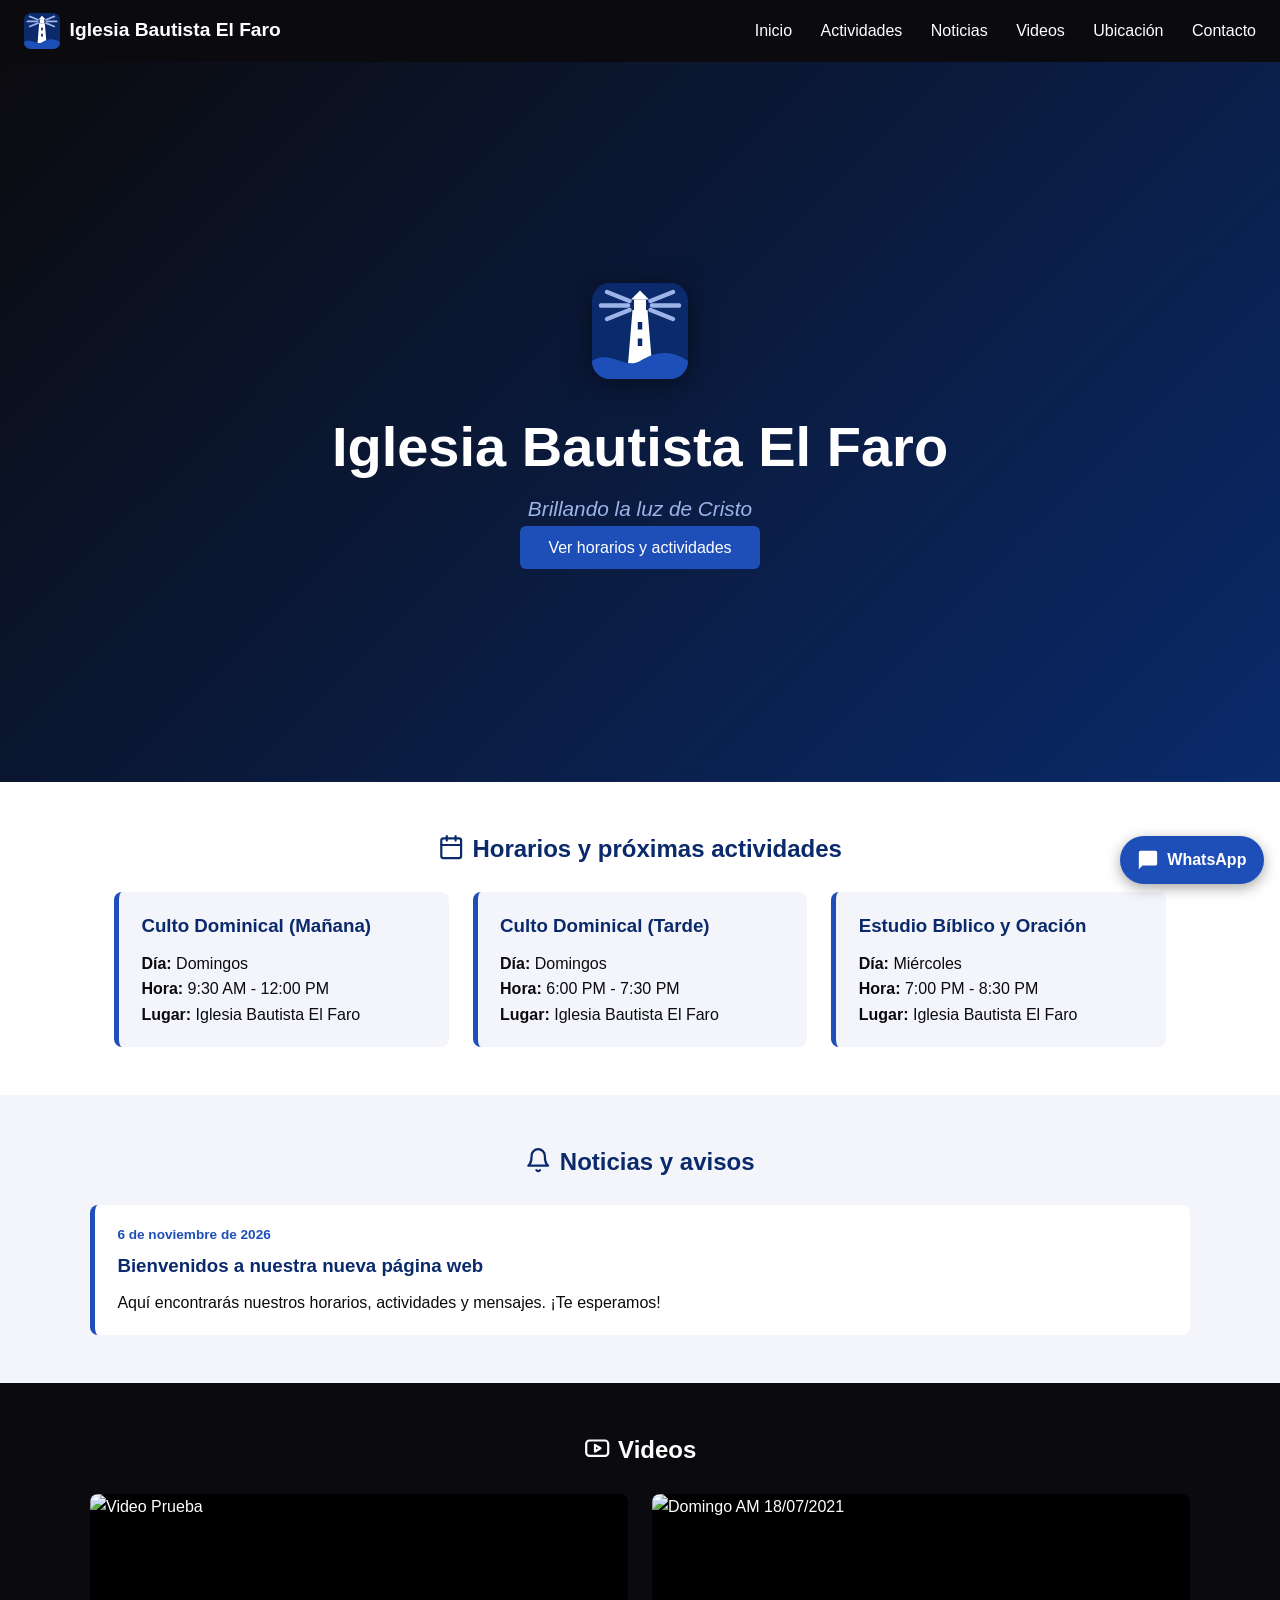
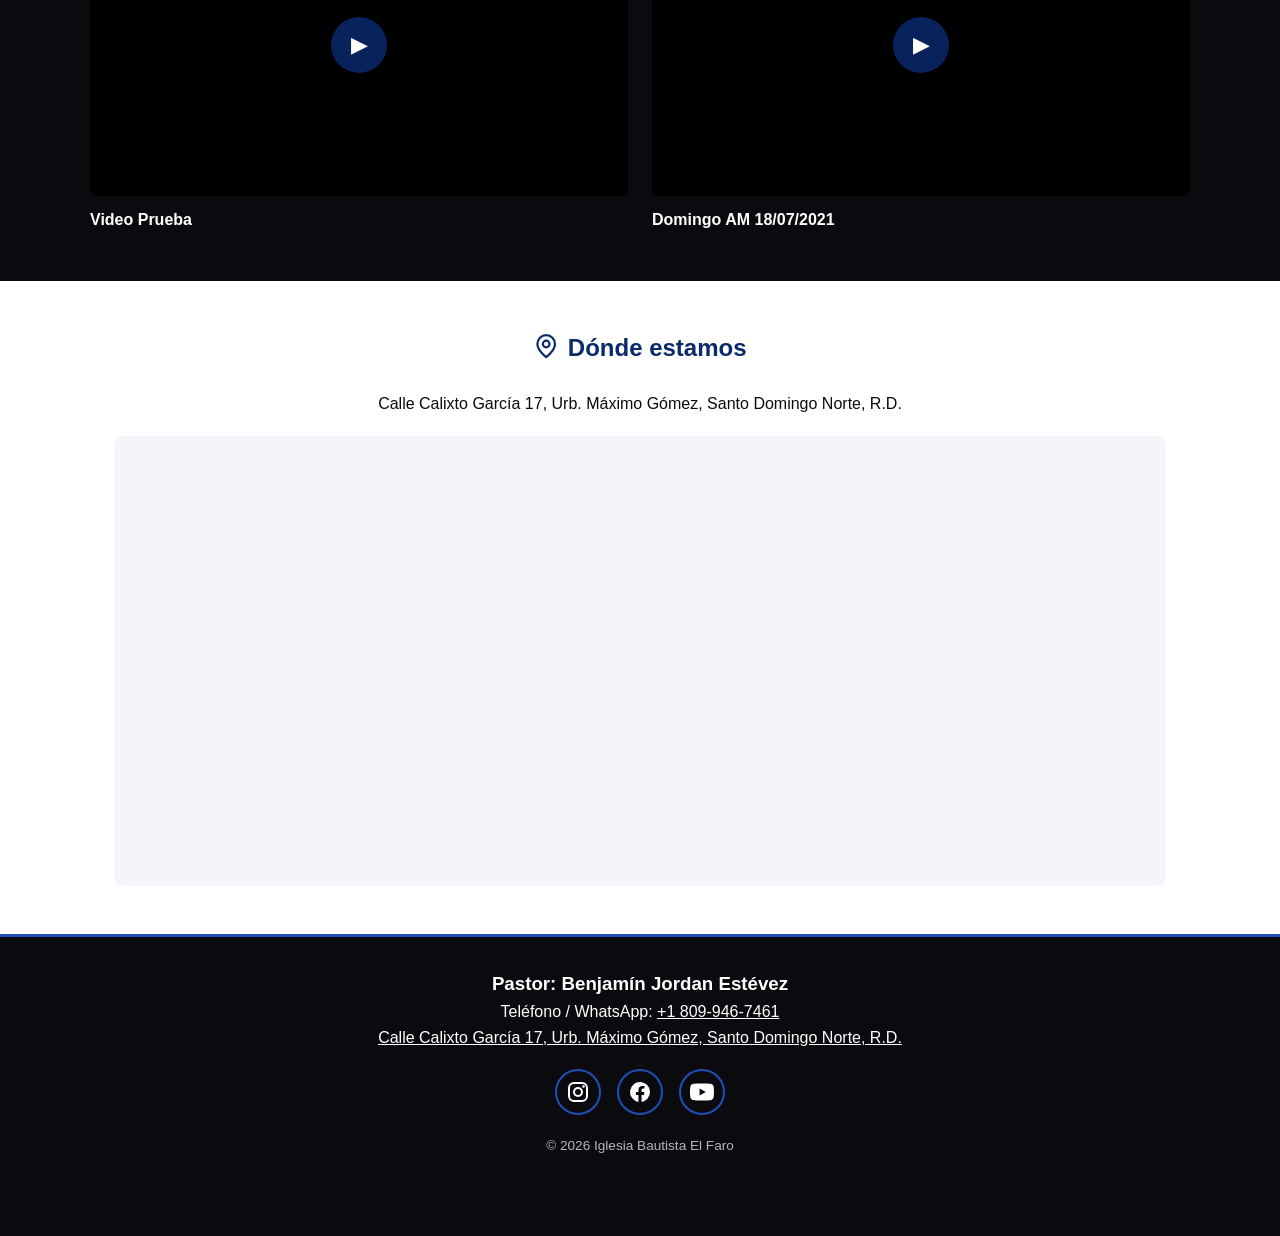
==== commit 3a033d1f: "Update index.html" ====
--- a/index.html
+++ b/index.html
@@ -78,11 +78,18 @@
 
   <main>
     <section id="inicio" class="hero">
-      <svg class="hero-faro" aria-hidden="true"><use href="#faro"/></svg>
-      <h1>Iglesia Bautista El Faro</h1>
-      <p class="hero-lema">Brillando la luz de Cristo</p>
-      <p>Te invitamos a congregarte con nosotros.</p>
-      <a href="#actividades" class="btn">Ver horarios y actividades</a>
+      <div class="hero-contenido">
+        <svg class="hero-faro" aria-hidden="true"><use href="#faro"/></svg>
+        <h1>Iglesia Bautista El Faro</h1>
+        <p class="hero-lema">Brillando la luz de Cristo</p>
+
+        <blockquote class="versiculo" id="versiculo">
+          <p class="versiculo-texto" id="versiculoTexto" aria-hidden="true"></p>
+          <p class="versiculo-cita" id="versiculoCita" aria-hidden="true"></p>
+        </blockquote>
+
+        <a href="#actividades" class="btn">Ver horarios y actividades</a>
+      </div>
     </section>
 
     <section id="actividades" class="section">
--- a/css/style.css
+++ b/css/style.css
@@ -24,6 +24,19 @@
   line-height: 1.6;
 }
 
+/* ---------- Íconos de sección ---------- */
+.ico {
+  width: 1.1em;
+  height: 1.1em;
+  vertical-align: -0.15em;
+  margin-right: .5rem;
+  fill: none;
+  stroke: currentColor;
+  stroke-width: 2;
+  stroke-linecap: round;
+  stroke-linejoin: round;
+}
+
 /* ---------- Encabezado y menú ---------- */
 .header {
   position: sticky;
@@ -32,16 +45,25 @@
   display: flex;
   justify-content: space-between;
   align-items: center;
-  padding: 1rem 1.5rem;
+  padding: .8rem 1.5rem;
   background: var(--negro);
   color: var(--blanco);
 }
 
 .logo {
+  display: flex;
+  align-items: center;
+  gap: .6rem;
   color: var(--blanco);
   text-decoration: none;
   font-weight: bold;
   font-size: 1.2rem;
+}
+
+.logo-icono {
+  width: 36px;
+  height: 36px;
+  flex-shrink: 0;
 }
 
 .nav a {
@@ -74,7 +96,21 @@
   background: linear-gradient(135deg, var(--negro), var(--azul));
 }
 
+.hero-faro {
+  width: 96px;
+  height: 96px;
+  margin-bottom: 1rem;
+  filter: drop-shadow(0 4px 14px rgba(0, 0, 0, .5));
+}
+
 .hero h1 { font-size: clamp(2rem, 6vw, 3.5rem); }
+
+.hero-lema {
+  font-style: italic;
+  font-size: 1.3rem;
+  color: #9db4e8;
+  margin-bottom: .6rem;
+}
 
 .btn {
   margin-top: 1.5rem;
@@ -341,3 +377,8 @@
     border-radius: 50%;
   }
 }
+
+@media (max-width: 400px) {
+  .logo { font-size: 1rem; }
+  .logo-icono { width: 30px; height: 30px; }
+}
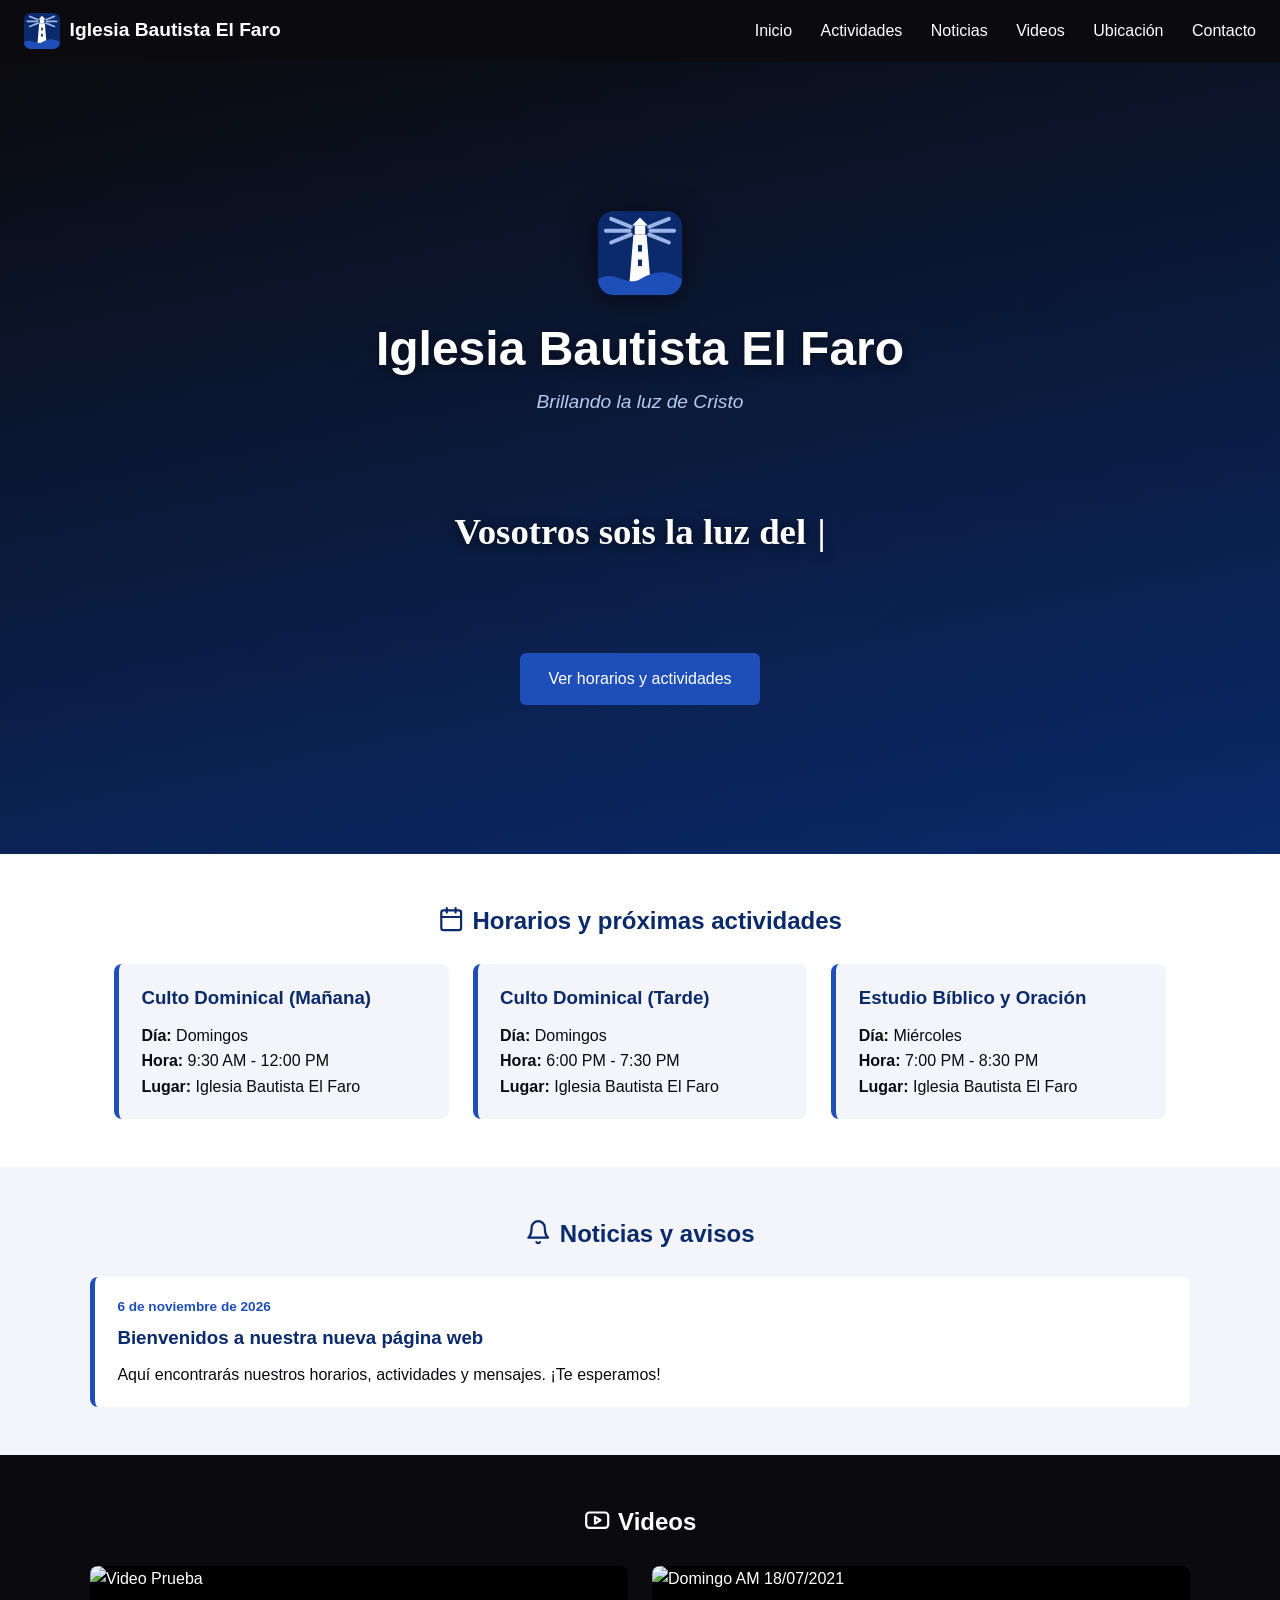
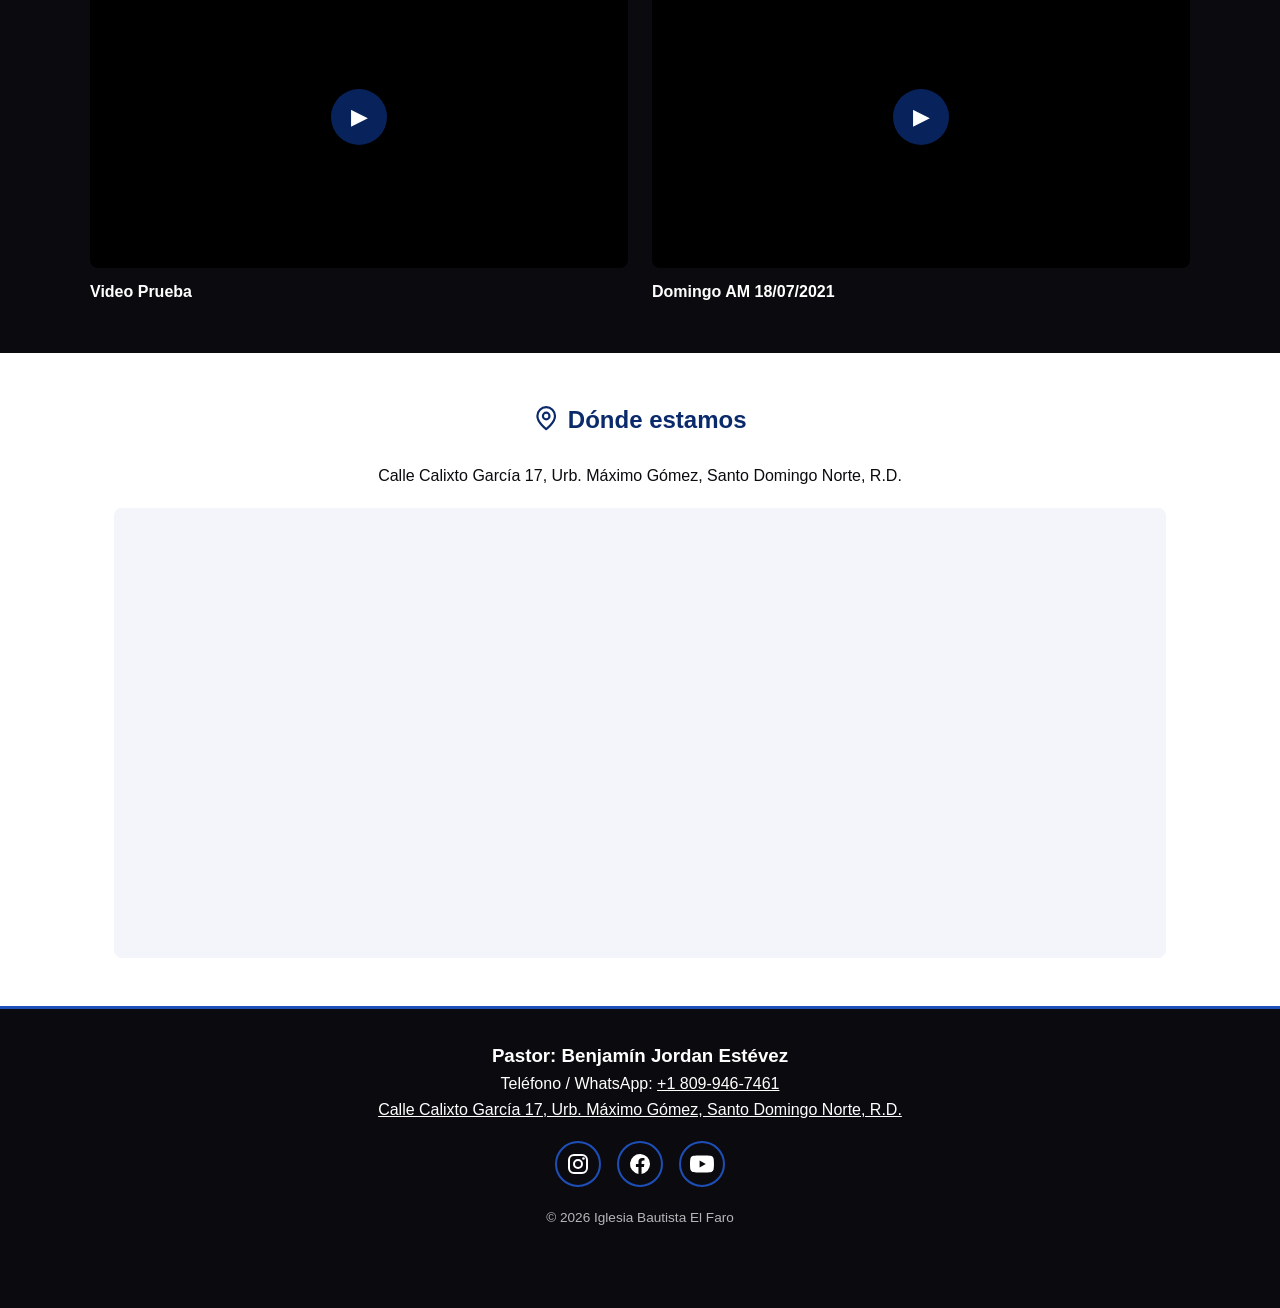
==== commit 06c722a0: "Update index.html" ====
--- a/index.html
+++ b/index.html
@@ -163,13 +163,6 @@
     <p class="copy">© 2026 Iglesia Bautista El Faro</p>
   </footer>
 
-  <a class="wa-flotante" href="https://wa.me/18099467461" target="_blank" rel="noopener" aria-label="Escribir por WhatsApp">
-    <svg viewBox="0 0 24 24" fill="currentColor" aria-hidden="true">
-      <path d="M20 2H4a2 2 0 0 0-2 2v18l4-4h14a2 2 0 0 0 2-2V4a2 2 0 0 0-2-2z"/>
-    </svg>
-    <span>WhatsApp</span>
-  </a>
-
   <script src="js/main.js"></script>
 </body>
 </html>
--- a/css/style.css
+++ b/css/style.css
@@ -85,35 +85,93 @@
 
 /* ---------- Portada ---------- */
 .hero {
-  min-height: 80vh;
+  min-height: 88vh;
+  display: flex;
+  justify-content: center;
+  align-items: center;
+  text-align: center;
+  padding: 2.5rem 1.5rem;
+  color: var(--blanco);
+  background-image:
+    linear-gradient(rgba(11, 11, 15, .60), rgba(10, 42, 107, .60)),
+    var(--portada-img, none),
+    linear-gradient(135deg, var(--negro), var(--azul));
+  background-size: cover;
+  background-position: center;
+  background-repeat: no-repeat;
+}
+
+.hero-contenido {
+  max-width: 820px;
+  width: 100%;
+  display: flex;
+  flex-direction: column;
+  align-items: center;
+}
+
+.hero-faro {
+  width: 84px;
+  height: 84px;
+  margin-bottom: 1rem;
+  filter: drop-shadow(0 4px 14px rgba(0, 0, 0, .5));
+}
+
+.hero h1 {
+  font-size: clamp(1.8rem, 5vw, 3rem);
+  text-shadow: 0 2px 10px rgba(0, 0, 0, .5);
+}
+
+.hero-lema {
+  font-style: italic;
+  font-size: 1.2rem;
+  color: #b9c9f0;
+  margin-bottom: 1.5rem;
+}
+
+/* ---------- Versículo animado ---------- */
+.versiculo {
+  min-height: 11rem;
   display: flex;
   flex-direction: column;
   justify-content: center;
   align-items: center;
-  text-align: center;
-  padding: 2rem;
-  color: var(--blanco);
-  background: linear-gradient(135deg, var(--negro), var(--azul));
-}
-
-.hero-faro {
-  width: 96px;
-  height: 96px;
-  margin-bottom: 1rem;
-  filter: drop-shadow(0 4px 14px rgba(0, 0, 0, .5));
-}
-
-.hero h1 { font-size: clamp(2rem, 6vw, 3.5rem); }
-
-.hero-lema {
-  font-style: italic;
-  font-size: 1.3rem;
-  color: #9db4e8;
-  margin-bottom: .6rem;
+  margin: .5rem 0 1.2rem;
+  transition: opacity .8s ease;
+}
+
+.versiculo.oculto { opacity: 0; }
+
+.versiculo-texto {
+  font-family: Georgia, 'Times New Roman', serif;
+  font-size: clamp(1.4rem, 4vw, 2.3rem);
+  font-weight: bold;
+  line-height: 1.35;
+  text-shadow: 0 2px 12px rgba(0, 0, 0, .65);
+}
+
+.versiculo-texto.escribiendo::after {
+  content: '|';
+  margin-left: 2px;
+  animation: parpadeo 1s steps(1) infinite;
+}
+
+.versiculo-cita {
+  margin-top: .8rem;
+  font-size: 1.1rem;
+  color: #b9c9f0;
+  opacity: 0;
+  transition: opacity .6s ease;
+  text-shadow: 0 2px 8px rgba(0, 0, 0, .6);
+}
+
+.versiculo-cita.visible { opacity: 1; }
+
+@keyframes parpadeo {
+  50% { opacity: 0; }
 }
 
 .btn {
-  margin-top: 1.5rem;
+  margin-top: .5rem;
   padding: .8rem 1.8rem;
   background: var(--azul-claro);
   color: var(--blanco);
@@ -370,6 +428,8 @@
     border-top: 1px solid #222;
   }
 
+  .versiculo { min-height: 13rem; }
+
   .wa-flotante span { display: none; }
 
   .wa-flotante {
@@ -382,3 +442,9 @@
   .logo { font-size: 1rem; }
   .logo-icono { width: 30px; height: 30px; }
 }
+
+/* ---------- Usuarios que prefieren menos movimiento ---------- */
+@media (prefers-reduced-motion: reduce) {
+  html { scroll-behavior: auto; }
+  .versiculo-texto.escribiendo::after { animation: none; }
+}
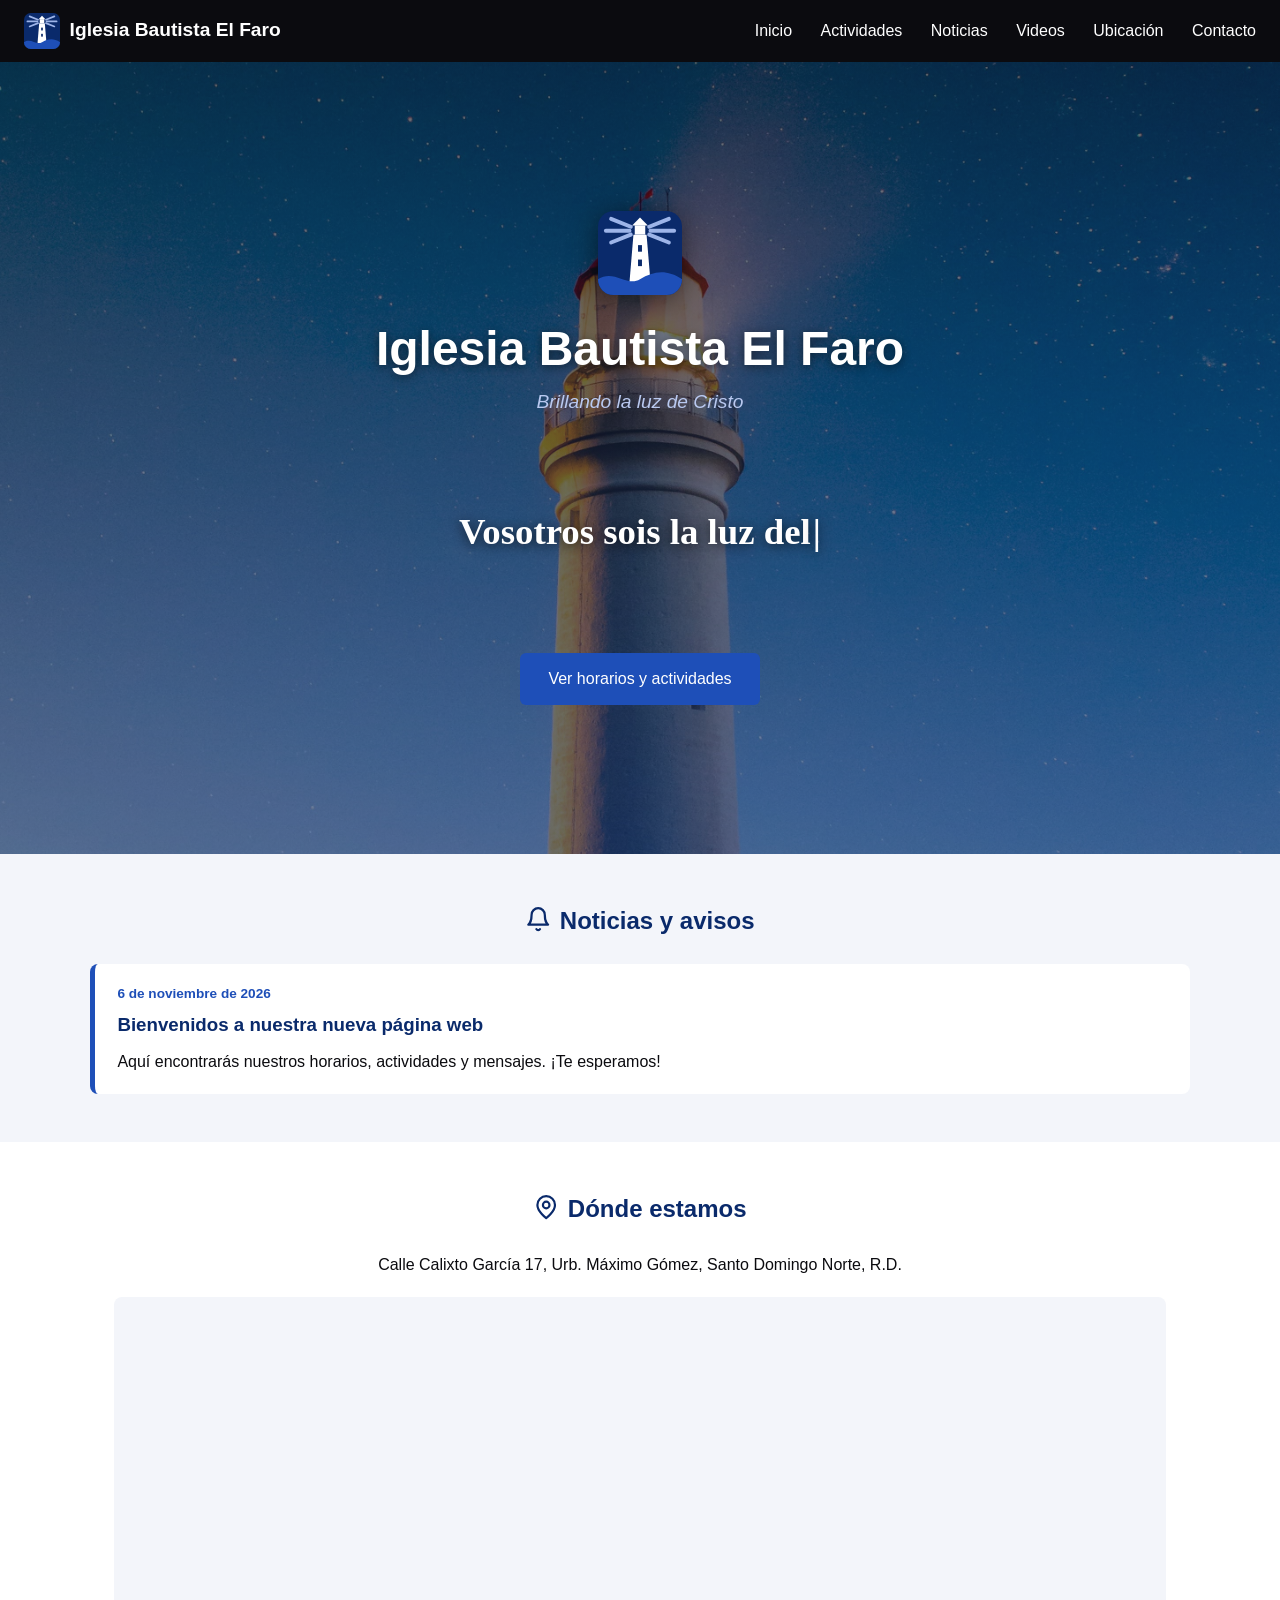
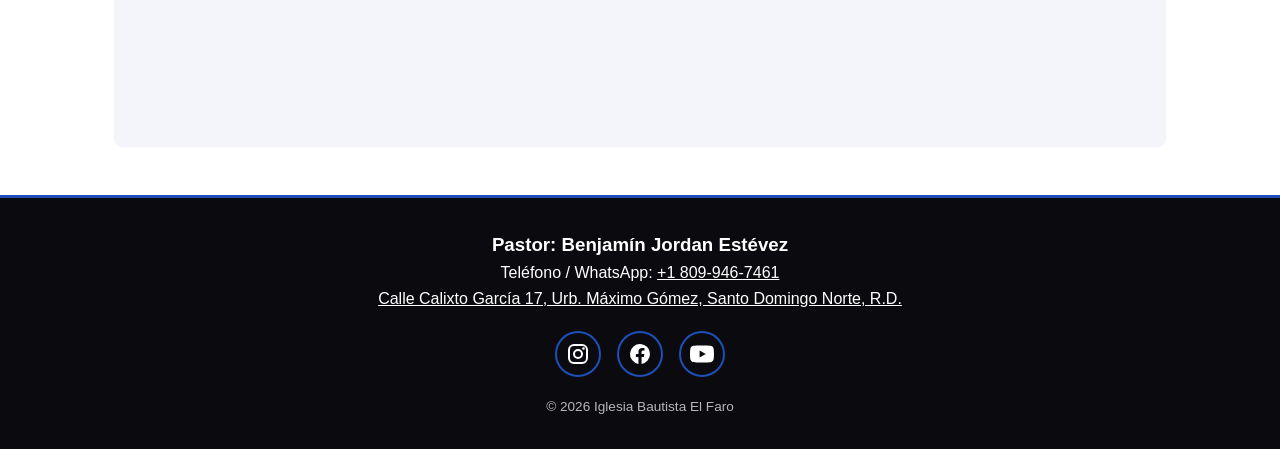
==== commit 9ca2a651: "Update index.html" ====
--- a/index.html
+++ b/index.html
@@ -11,70 +11,7 @@
 </head>
 <body>
 
-  <!-- Colección de íconos reutilizables -->
-  <svg width="0" height="0" style="position:absolute" aria-hidden="true">
-    <defs>
-      <clipPath id="marco-faro">
-        <rect width="64" height="64" rx="12"/>
-      </clipPath>
-    </defs>
-
-    <symbol id="faro" viewBox="0 0 64 64">
-      <g clip-path="url(#marco-faro)">
-        <rect width="64" height="64" fill="#0a2a6b"/>
-        <g stroke="#9db4e8" stroke-width="3" stroke-linecap="round">
-          <line x1="25" y1="12" x2="10" y2="6"/>
-          <line x1="24" y1="15" x2="6" y2="15"/>
-          <line x1="25" y1="18" x2="10" y2="24"/>
-          <line x1="39" y1="12" x2="54" y2="6"/>
-          <line x1="40" y1="15" x2="58" y2="15"/>
-          <line x1="39" y1="18" x2="54" y2="24"/>
-        </g>
-        <polygon points="26,11 32,5 38,11" fill="#ffffff"/>
-        <rect x="28" y="11" width="8" height="7" fill="#ffffff"/>
-        <polygon points="27,18 37,18 40,54 24,54" fill="#ffffff"/>
-        <rect x="30.5" y="26" width="3" height="5" fill="#0a2a6b"/>
-        <rect x="30.5" y="37" width="3" height="5" fill="#0a2a6b"/>
-        <path d="M0 52 C12 44 22 58 32 52 S52 44 64 52 L64 64 L0 64 Z" fill="#1e4fb8"/>
-      </g>
-    </symbol>
-
-    <symbol id="i-calendario" viewBox="0 0 24 24">
-      <rect x="3" y="4" width="18" height="18" rx="2"/>
-      <path d="M16 2v4M8 2v4M3 10h18"/>
-    </symbol>
-
-    <symbol id="i-campana" viewBox="0 0 24 24">
-      <path d="M6 8a6 6 0 0 1 12 0c0 7 3 9 3 9H3s3-2 3-9"/>
-      <path d="M10.3 21a1.94 1.94 0 0 0 3.4 0"/>
-    </symbol>
-
-    <symbol id="i-video" viewBox="0 0 24 24">
-      <rect x="2" y="5" width="20" height="14" rx="3"/>
-      <path d="M10 9l5 3-5 3z"/>
-    </symbol>
-
-    <symbol id="i-ubicacion" viewBox="0 0 24 24">
-      <path d="M20 10c0 6-8 12-8 12S4 16 4 10a8 8 0 0 1 16 0z"/>
-      <circle cx="12" cy="10" r="3"/>
-    </symbol>
-  </svg>
-
-  <header class="header">
-    <a href="#inicio" class="logo">
-      <svg class="logo-icono" aria-hidden="true"><use href="#faro"/></svg>
-      <span>Iglesia Bautista El Faro</span>
-    </a>
-    <button class="menu-btn" id="menuBtn" aria-label="Abrir menú">☰</button>
-    <nav class="nav" id="nav">
-      <a href="#inicio">Inicio</a>
-      <a href="#actividades">Actividades</a>
-      <a href="#noticias">Noticias</a>
-      <a href="#videos">Videos</a>
-      <a href="#ubicacion">Ubicación</a>
-      <a href="#contacto">Contacto</a>
-    </nav>
-  </header>
+  <div id="encabezado"></div>
 
   <main>
     <section id="inicio" class="hero">
@@ -88,27 +25,13 @@
           <p class="versiculo-cita" id="versiculoCita" aria-hidden="true"></p>
         </blockquote>
 
-        <a href="#actividades" class="btn">Ver horarios y actividades</a>
-      </div>
-    </section>
-
-    <section id="actividades" class="section">
-      <h2><svg class="ico" aria-hidden="true"><use href="#i-calendario"/></svg>Horarios y próximas actividades</h2>
-      <div class="grid" id="listaActividades">
-        <p>Cargando...</p>
+        <a href="actividades.html" class="btn">Ver horarios y actividades</a>
       </div>
     </section>
 
     <section id="noticias" class="section section-gris">
       <h2><svg class="ico" aria-hidden="true"><use href="#i-campana"/></svg>Noticias y avisos</h2>
       <div class="grid" id="listaNoticias">
-        <p>Cargando...</p>
-      </div>
-    </section>
-
-    <section id="videos" class="section section-dark">
-      <h2><svg class="ico" aria-hidden="true"><use href="#i-video"/></svg>Videos</h2>
-      <div class="grid" id="listaVideos">
         <p>Cargando...</p>
       </div>
     </section>
@@ -128,41 +51,9 @@
     </section>
   </main>
 
-  <footer id="contacto" class="footer">
-    <div class="footer-info">
-      <h3>Pastor: Benjamín Jordan Estévez</h3>
-      <p>Teléfono / WhatsApp: <a href="https://wa.me/18099467461" target="_blank" rel="noopener">+1 809-946-7461</a></p>
-      <p>
-        <a href="https://www.google.com/maps/search/?api=1&query=Calle+Calixto+Garcia+17+Urbanizacion+Maximo+Gomez+Santo+Domingo+Norte" target="_blank" rel="noopener">
-          Calle Calixto García 17, Urb. Máximo Gómez, Santo Domingo Norte, R.D.
-        </a>
-      </p>
-    </div>
+  <div id="pie"></div>
 
-    <div class="social">
-      <!-- Cuando tengas los enlaces reales, cambia solo el texto dentro de href="..." -->
-      <a href="https://www.instagram.com" target="_blank" rel="noopener" aria-label="Instagram">
-        <svg viewBox="0 0 24 24" fill="none" aria-hidden="true">
-          <rect x="3" y="3" width="18" height="18" rx="5" stroke="currentColor" stroke-width="2"/>
-          <circle cx="12" cy="12" r="4" stroke="currentColor" stroke-width="2"/>
-          <circle cx="17.5" cy="6.5" r="1.3" fill="currentColor"/>
-        </svg>
-      </a>
-      <a href="https://www.facebook.com" target="_blank" rel="noopener" aria-label="Facebook">
-        <svg viewBox="0 0 24 24" fill="currentColor" aria-hidden="true">
-          <path d="M22 12a10 10 0 1 0-11.56 9.88v-6.99H7.9V12h2.54V9.8c0-2.5 1.49-3.89 3.78-3.89 1.09 0 2.24.2 2.24.2v2.46h-1.26c-1.24 0-1.63.77-1.63 1.56V12h2.78l-.44 2.89h-2.34v6.99A10 10 0 0 0 22 12z"/>
-        </svg>
-      </a>
-      <a href="https://www.youtube.com" target="_blank" rel="noopener" aria-label="YouTube">
-        <svg viewBox="0 0 24 24" fill="currentColor" aria-hidden="true">
-          <path d="M23.5 6.2a3 3 0 0 0-2.1-2.1C19.5 3.6 12 3.6 12 3.6s-7.5 0-9.4.5A3 3 0 0 0 .5 6.2C0 8.1 0 12 0 12s0 3.9.5 5.8a3 3 0 0 0 2.1 2.1c1.9.5 9.4.5 9.4.5s7.5 0 9.4-.5a3 3 0 0 0 2.1-2.1c.5-1.9.5-5.8.5-5.8s0-3.9-.5-5.8zM9.6 15.6V8.4l6.2 3.6-6.2 3.6z"/>
-        </svg>
-      </a>
-    </div>
-
-    <p class="copy">© 2026 Iglesia Bautista El Faro</p>
-  </footer>
-
+  <script src="js/componentes.js"></script>
   <script src="js/main.js"></script>
 </body>
 </html>
--- a/css/style.css
+++ b/css/style.css
@@ -329,7 +329,7 @@
   background: var(--negro);
   color: var(--blanco);
   text-align: center;
-  padding: 2rem 1rem 5rem;
+  padding: 2rem 1rem;
   border-top: 3px solid var(--azul-claro);
 }
 
@@ -375,35 +375,6 @@
   margin-top: 1.2rem;
   font-size: .85rem;
   opacity: .7;
-}
-
-/* ---------- Botón flotante de WhatsApp ---------- */
-.wa-flotante {
-  position: fixed;
-  right: 1rem;
-  bottom: 1rem;
-  z-index: 20;
-  display: flex;
-  align-items: center;
-  gap: .5rem;
-  padding: .7rem 1.1rem;
-  background: var(--azul-claro);
-  color: var(--blanco);
-  text-decoration: none;
-  font-weight: 600;
-  border-radius: 999px;
-  box-shadow: 0 4px 14px rgba(0, 0, 0, .35);
-  transition: background .2s, transform .2s;
-}
-
-.wa-flotante:hover {
-  background: var(--azul);
-  transform: translateY(-2px);
-}
-
-.wa-flotante svg {
-  width: 22px;
-  height: 22px;
 }
 
 /* ---------- Adaptación a celulares ---------- */
@@ -429,13 +400,6 @@
   }
 
   .versiculo { min-height: 13rem; }
-
-  .wa-flotante span { display: none; }
-
-  .wa-flotante {
-    padding: .8rem;
-    border-radius: 50%;
-  }
 }
 
 @media (max-width: 400px) {
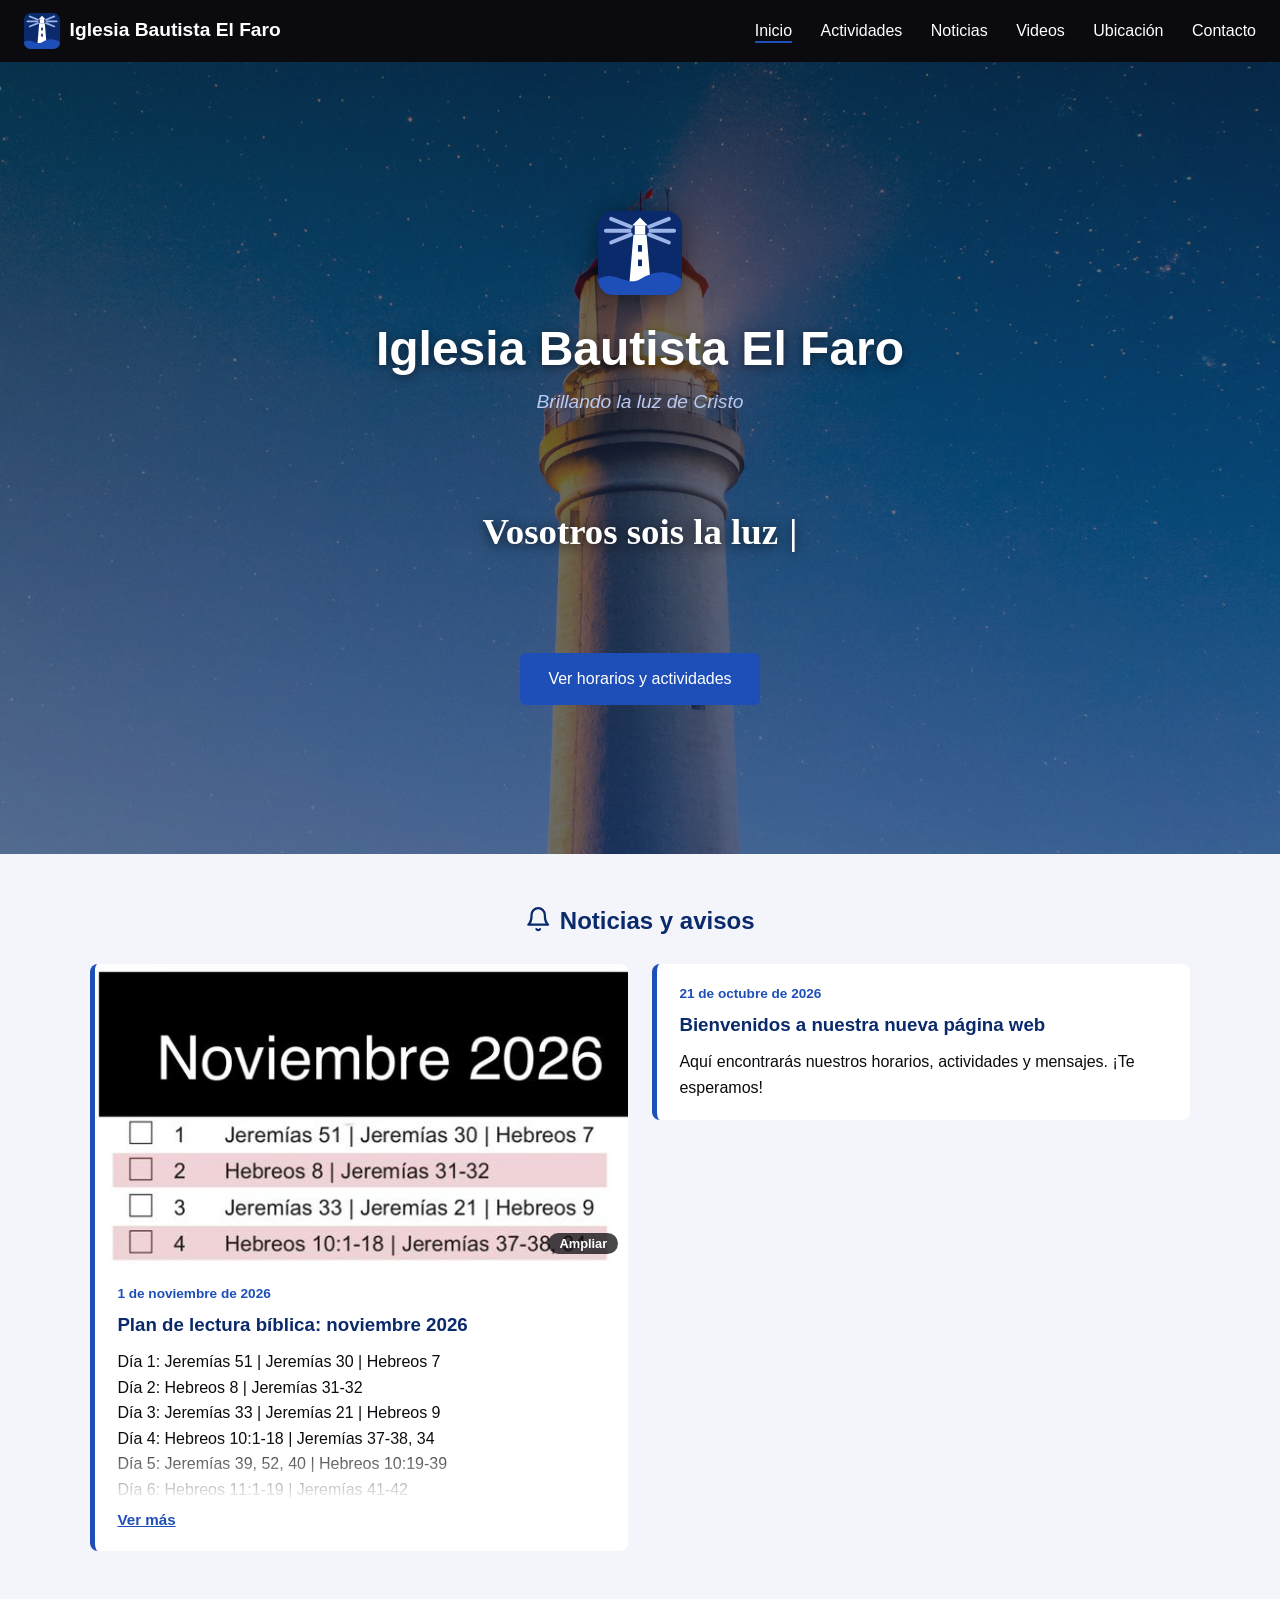
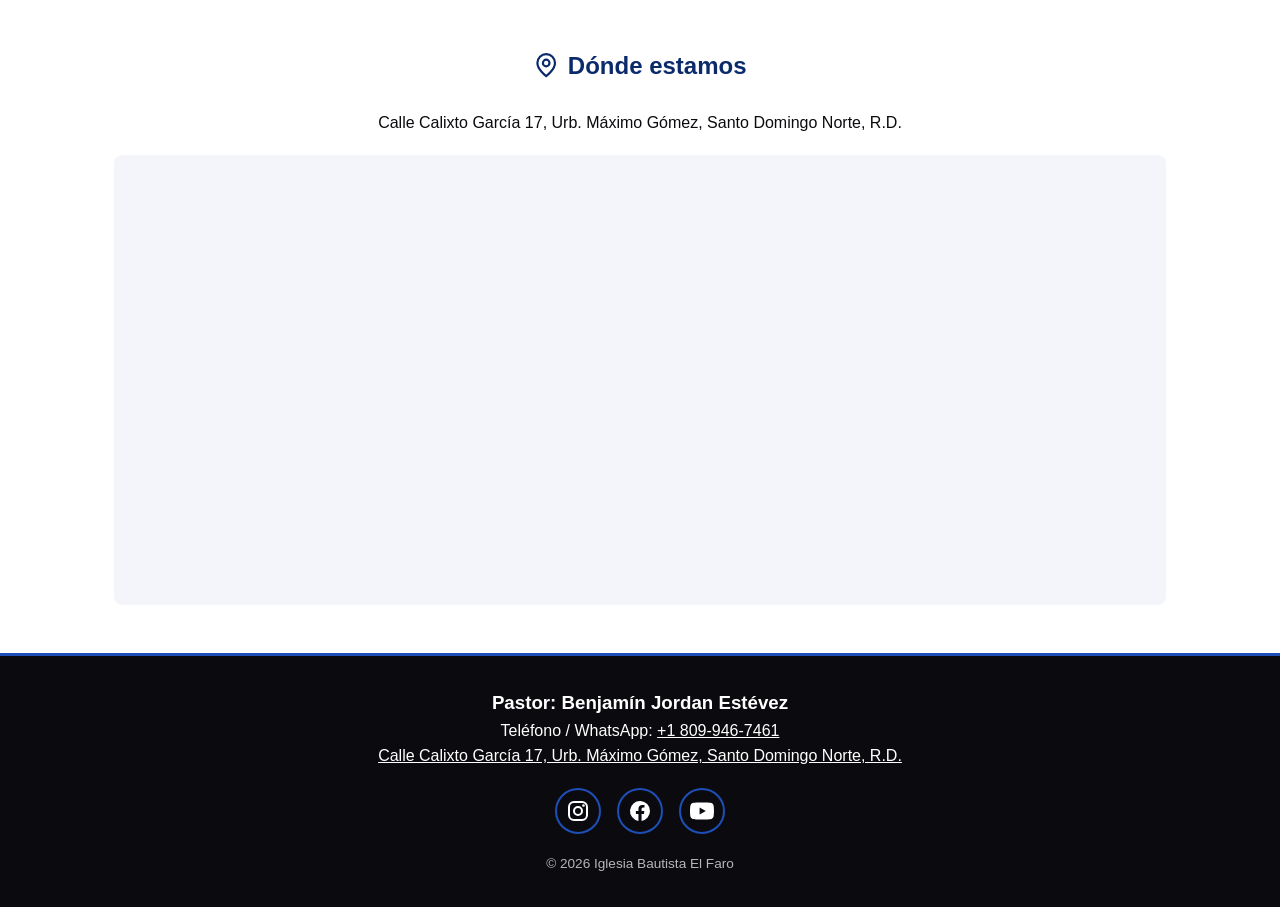
==== commit 09a8b8bb: "Update index.html" ====
--- a/index.html
+++ b/index.html
@@ -3,10 +3,39 @@
 <head>
   <meta charset="UTF-8">
   <meta name="viewport" content="width=device-width, initial-scale=1.0">
-  <title>Iglesia Bautista El Faro</title>
-  <meta name="description" content="Sitio oficial de la Iglesia Bautista El Faro, Santo Domingo Norte. Horarios de cultos, actividades y mensajes.">
+  <title>Iglesia Bautista El Faro | Santo Domingo Norte</title>
+  <meta name="description" content="Sitio oficial de la Iglesia Bautista El Faro (IBEF), Santo Domingo Norte. Horarios de cultos, actividades, noticias, videos y contacto.">
   <meta name="theme-color" content="#0b0b0f">
+  <link rel="canonical" href="https://ibfarovillamella.github.io/iglesia-web/">
   <link rel="icon" href="favicon.svg" type="image/svg+xml">
+
+  <!-- Vista previa al compartir el enlace (WhatsApp, Facebook, etc.) -->
+  <meta property="og:type" content="website">
+  <meta property="og:locale" content="es_DO">
+  <meta property="og:site_name" content="Iglesia Bautista El Faro">
+  <meta property="og:title" content="Iglesia Bautista El Faro | Santo Domingo Norte">
+  <meta property="og:description" content="Brillando la luz de Cristo. Horarios de cultos, actividades, noticias, videos y contacto.">
+  <meta property="og:url" content="https://ibfarovillamella.github.io/iglesia-web/">
+
+  <!-- Datos para Google: qué es este sitio -->
+  <script type="application/ld+json">
+  {
+    "@context": "https://schema.org",
+    "@type": "Church",
+    "name": "Iglesia Bautista El Faro",
+    "alternateName": "IBEF",
+    "slogan": "Brillando la luz de Cristo",
+    "url": "https://ibfarovillamella.github.io/iglesia-web/",
+    "telephone": "+1-809-946-7461",
+    "address": {
+      "@type": "PostalAddress",
+      "streetAddress": "Calle Calixto García 17, Urbanización Máximo Gómez",
+      "addressLocality": "Santo Domingo Norte",
+      "addressCountry": "DO"
+    }
+  }
+  </script>
+
   <link rel="stylesheet" href="css/style.css">
 </head>
 <body>
--- a/css/style.css
+++ b/css/style.css
@@ -24,7 +24,7 @@
   line-height: 1.6;
 }
 
-/* ---------- Íconos de sección ---------- */
+/* ---------- Íconos ---------- */
 .ico {
   width: 1.1em;
   height: 1.1em;
@@ -37,6 +37,18 @@
   stroke-linejoin: round;
 }
 
+.ico-grande {
+  width: 2.2rem;
+  height: 2.2rem;
+  display: block;
+  margin: 0 auto .6rem;
+  fill: none;
+  stroke: currentColor;
+  stroke-width: 1.8;
+  stroke-linecap: round;
+  stroke-linejoin: round;
+}
+
 /* ---------- Encabezado y menú ---------- */
 .header {
   position: sticky;
@@ -70,9 +82,15 @@
   color: var(--blanco);
   text-decoration: none;
   margin-left: 1.5rem;
+  padding-bottom: 2px;
+  border-bottom: 2px solid transparent;
 }
 
 .nav a:hover { color: var(--azul-claro); }
+
+.nav a.activo {
+  border-bottom-color: var(--azul-claro);
+}
 
 .menu-btn {
   display: none;
@@ -85,6 +103,8 @@
 
 /* ---------- Portada ---------- */
 .hero {
+  position: relative;
+  overflow: hidden;
   min-height: 88vh;
   display: flex;
   justify-content: center;
@@ -92,16 +112,40 @@
   text-align: center;
   padding: 2.5rem 1.5rem;
   color: var(--blanco);
-  background-image:
-    linear-gradient(rgba(11, 11, 15, .60), rgba(10, 42, 107, .60)),
-    var(--portada-img, none),
-    linear-gradient(135deg, var(--negro), var(--azul));
+  background: linear-gradient(135deg, var(--negro), var(--azul));
+}
+
+/* Capa oscura azulada encima de las fotos para que el texto se lea siempre */
+.hero::before {
+  content: '';
+  position: absolute;
+  inset: 0;
+  z-index: 3;
+  background: linear-gradient(rgba(11, 11, 15, .60), rgba(10, 42, 107, .60));
+  pointer-events: none;
+}
+
+/* Fotos de fondo rotativas */
+.hero-fondos {
+  position: absolute;
+  inset: 0;
+  z-index: 0;
+}
+
+.hero-fondo {
+  position: absolute;
+  inset: 0;
   background-size: cover;
   background-position: center;
   background-repeat: no-repeat;
-}
+  opacity: 0;
+}
+
+.hero-fondo.visible { opacity: 1; }
 
 .hero-contenido {
+  position: relative;
+  z-index: 4;
   max-width: 820px;
   width: 100%;
   display: flex;
@@ -170,16 +214,75 @@
   50% { opacity: 0; }
 }
 
+/* ---------- Botones ---------- */
 .btn {
+  display: inline-block;
   margin-top: .5rem;
   padding: .8rem 1.8rem;
   background: var(--azul-claro);
   color: var(--blanco);
   text-decoration: none;
+  border: none;
   border-radius: 6px;
+  font-family: inherit;
+  font-size: 1rem;
+  cursor: pointer;
 }
 
 .btn:hover { background: var(--azul); }
+
+.btn:disabled {
+  opacity: .6;
+  cursor: not-allowed;
+}
+
+/* ---------- Encabezado de páginas internas (fondo fijo) ---------- */
+.page-hero {
+  min-height: 280px;
+  display: flex;
+  flex-direction: column;
+  justify-content: center;
+  align-items: center;
+  text-align: center;
+  padding: 3rem 1.5rem;
+  color: var(--blanco);
+  background-image:
+    linear-gradient(rgba(11, 11, 15, .55), rgba(10, 42, 107, .55)),
+    var(--portada-img, none),
+    linear-gradient(135deg, var(--negro), var(--azul));
+  background-size: cover;
+  background-position: center;
+  background-repeat: no-repeat;
+}
+
+/* Degradados de respaldo distintos en cada página (cuando aún no hay foto) */
+.page-hero[data-fondo="videos"] {
+  background-image:
+    linear-gradient(rgba(11, 11, 15, .55), rgba(10, 42, 107, .55)),
+    var(--portada-img, none),
+    linear-gradient(225deg, var(--azul), var(--negro));
+}
+
+.page-hero[data-fondo="contacto"] {
+  background-image:
+    linear-gradient(rgba(11, 11, 15, .55), rgba(10, 42, 107, .55)),
+    var(--portada-img, none),
+    linear-gradient(180deg, var(--negro), var(--azul-claro));
+}
+
+.page-hero h1 {
+  font-size: clamp(1.8rem, 5vw, 2.8rem);
+  text-shadow: 0 2px 12px rgba(0, 0, 0, .6);
+}
+
+.page-hero p {
+  margin-top: .4rem;
+  font-size: 1.1rem;
+  color: #d3def7;
+  text-shadow: 0 2px 8px rgba(0, 0, 0, .6);
+}
+
+.pagina-contenido { min-height: 55vh; }
 
 /* ---------- Secciones ---------- */
 .section {
@@ -211,6 +314,8 @@
   max-width: 1100px;
   margin: auto;
 }
+
+.section-dark .vacio { color: var(--blanco); }
 
 .grid {
   display: grid;
@@ -240,12 +345,16 @@
 /* ---------- Noticias ---------- */
 .section-gris .card { background: var(--blanco); }
 
+/* Que las tarjetas no se estiren cuando una se expande */
+#listaNoticias { align-items: start; }
+
 .noticia { padding: 0; overflow: hidden; }
 
 .noticia img {
   width: 100%;
   aspect-ratio: 16 / 9;
   object-fit: cover;
+  object-position: center top;
   display: block;
 }
 
@@ -257,6 +366,93 @@
   font-weight: 600;
   margin-bottom: .3rem;
 }
+
+/* Imagen que se puede ampliar */
+.noticia-img-btn {
+  position: relative;
+  display: block;
+  width: 100%;
+  padding: 0;
+  border: none;
+  background: none;
+  cursor: zoom-in;
+}
+
+.noticia-img-btn::after {
+  content: 'Ampliar';
+  position: absolute;
+  right: .6rem;
+  bottom: .6rem;
+  padding: .2rem .7rem;
+  font-size: .8rem;
+  font-weight: 600;
+  color: var(--blanco);
+  background: rgba(11, 11, 15, .75);
+  border-radius: 999px;
+}
+
+/* Texto largo con "Ver más" */
+.noticia-texto.colapsado {
+  max-height: 9.5em;
+  overflow: hidden;
+  -webkit-mask-image: linear-gradient(#000 60%, transparent);
+  mask-image: linear-gradient(#000 60%, transparent);
+}
+
+.ver-mas {
+  margin-top: .6rem;
+  padding: 0;
+  background: none;
+  border: none;
+  color: var(--azul-claro);
+  font-family: inherit;
+  font-size: .95rem;
+  font-weight: 600;
+  text-decoration: underline;
+  cursor: pointer;
+}
+
+.ver-mas:hover { color: var(--azul); }
+
+/* ---------- Imagen ampliada (lightbox) ---------- */
+.lightbox {
+  display: none;
+  position: fixed;
+  inset: 0;
+  z-index: 100;
+  padding: 3.5rem 1rem 1.5rem;
+  background: rgba(0, 0, 0, .9);
+  overflow: auto;
+  align-items: flex-start;
+  justify-content: center;
+}
+
+.lightbox.abierto { display: flex; }
+
+.lightbox img {
+  display: block;
+  max-width: 100%;
+  height: auto;
+  margin: auto;
+  border-radius: 6px;
+  background: var(--blanco);
+}
+
+.lightbox-cerrar {
+  position: fixed;
+  top: .8rem;
+  right: .8rem;
+  width: 42px;
+  height: 42px;
+  border: none;
+  border-radius: 50%;
+  background: var(--azul-claro);
+  color: var(--blanco);
+  font-size: 1.2rem;
+  cursor: pointer;
+}
+
+.lightbox-cerrar:hover { background: var(--azul); }
 
 /* ---------- Tarjetas de videos ---------- */
 .video-card {
@@ -302,7 +498,7 @@
   font-size: 1.4rem;
 }
 
-/* ---------- Ubicación ---------- */
+/* ---------- Ubicación y mapa ---------- */
 .direccion {
   text-align: center;
   margin-bottom: 1.2rem;
@@ -324,6 +520,122 @@
   display: block;
 }
 
+/* ---------- Página de contacto ---------- */
+.contacto-info {
+  background: var(--azul);
+  color: var(--blanco);
+  padding: 2.5rem 1.5rem;
+}
+
+.contacto-info-grid {
+  max-width: 1100px;
+  margin: auto;
+  display: grid;
+  grid-template-columns: repeat(auto-fit, minmax(240px, 1fr));
+  gap: 1.8rem;
+  text-align: center;
+}
+
+.contacto-info-item h3 {
+  font-size: 1rem;
+  margin-bottom: .2rem;
+  color: #b9c9f0;
+}
+
+.contacto-info-item p {
+  font-weight: 600;
+}
+
+.contacto-info-item a {
+  color: var(--blanco);
+  text-decoration: underline;
+}
+
+.contacto-info-item a:hover { color: #b9c9f0; }
+
+.contacto-grid {
+  display: grid;
+  grid-template-columns: 1fr 1fr;
+  gap: 2.5rem;
+  align-items: start;
+}
+
+.contacto-form h2 { margin-bottom: .4rem; }
+
+.contacto-intro {
+  text-align: center;
+  color: #4a5568;
+  margin-bottom: 1.5rem;
+}
+
+.contacto-form label {
+  display: block;
+  margin: 1rem 0 .3rem;
+  font-size: .95rem;
+  color: #3b4252;
+}
+
+.contacto-form input[type="text"],
+.contacto-form input[type="email"],
+.contacto-form textarea {
+  width: 100%;
+  padding: .7rem .8rem;
+  font-family: inherit;
+  font-size: 1rem;
+  background: var(--gris);
+  border: 1px solid #d5dbe8;
+  border-radius: 6px;
+}
+
+.contacto-form textarea { resize: vertical; }
+
+.contacto-form input:focus,
+.contacto-form textarea:focus {
+  outline: 2px solid var(--azul-claro);
+  outline-offset: 1px;
+  background: var(--blanco);
+}
+
+.contacto-form .btn { margin-top: 1.2rem; }
+
+/* Campo trampa contra robots (invisible para las personas) */
+.campo-oculto {
+  position: absolute;
+  left: -9999px;
+  width: 1px;
+  height: 1px;
+  opacity: 0;
+}
+
+.form-estado {
+  margin-top: 1rem;
+  padding: 0;
+  border-radius: 6px;
+  font-weight: 600;
+}
+
+.form-estado.ok,
+.form-estado.error {
+  padding: .8rem 1rem;
+}
+
+.form-estado.ok {
+  background: #e3ecfb;
+  color: var(--azul);
+}
+
+.form-estado.error {
+  background: #fdecec;
+  color: #8a1c1c;
+}
+
+.contacto-mapa .mapa {
+  aspect-ratio: auto;
+  max-height: none;
+  height: 100%;
+  min-height: 420px;
+}
+
 /* ---------- Pie de página ---------- */
 .footer {
   background: var(--negro);
@@ -377,7 +689,19 @@
   opacity: .7;
 }
 
-/* ---------- Adaptación a celulares ---------- */
+/* ---------- Adaptación a celulares y tabletas ---------- */
+@media (max-width: 860px) {
+  .contacto-grid {
+    grid-template-columns: 1fr;
+  }
+
+  .contacto-mapa .mapa {
+    min-height: 320px;
+    aspect-ratio: 16 / 10;
+    height: auto;
+  }
+}
+
 @media (max-width: 700px) {
   .menu-btn { display: block; }
 
@@ -397,9 +721,18 @@
     margin: 0;
     padding: 1rem 1.5rem;
     border-top: 1px solid #222;
+    border-bottom: none;
   }
 
+  .nav a.activo {
+    border-bottom: none;
+    border-left: 4px solid var(--azul-claro);
+    padding-left: calc(1.5rem - 4px);
+  }
+
   .versiculo { min-height: 13rem; }
+
+  .page-hero { min-height: 220px; }
 }
 
 @media (max-width: 400px) {
